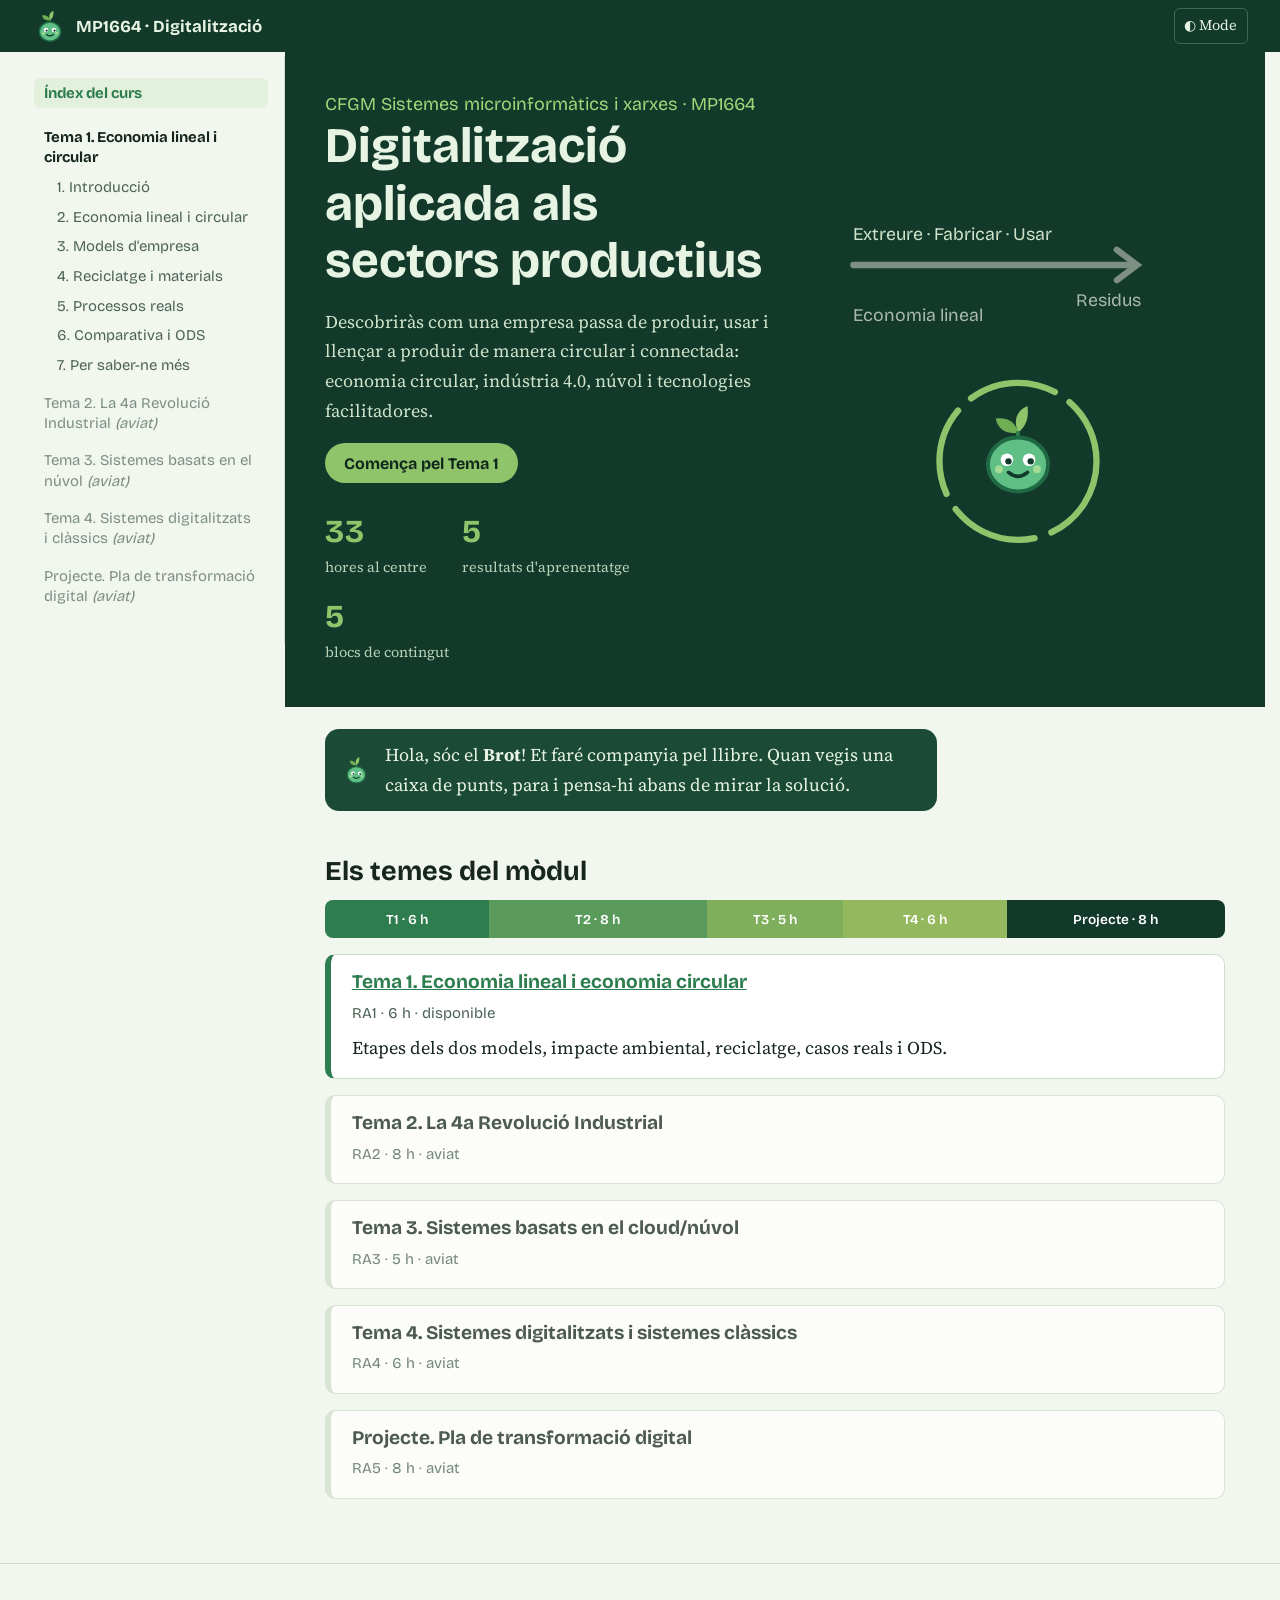
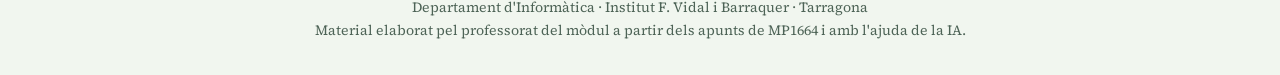
==== index.html @ 745e25fe "primera versió de la web amb el tema 1" ====
<!DOCTYPE html>
<html lang="ca"><head><meta charset="utf-8">
<link rel="icon" href="assets/img/brot.svg" type="image/svg+xml">
<meta name="viewport" content="width=device-width, initial-scale=1, viewport-fit=cover">
<title>Digitalització aplicada als sectors productius | MP1664</title>
<link rel="stylesheet" href="https://fonts.googleapis.com/css2?family=Bricolage+Grotesque:wght@500;700&family=Source+Serif+4:wght@400;600&display=swap">
<link rel="stylesheet" href="assets/css/estils.css">
</head>
<body>
<svg width="0" height="0" style="position:absolute" aria-hidden="true"><symbol id="brot" viewBox="0 0 64 64">
<path d="M32 22c-3-8-1-14 6-17 1 8-1 13-6 17z" fill="#8fc46b"/><path d="M32 22c-1-6-6-10-14-9 1 7 7 10 14 9z" fill="#6fae52"/><path d="M32 22v7" stroke="#2e7d4f" stroke-width="2.5" stroke-linecap="round"/>
<ellipse cx="32" cy="42" rx="19" ry="17" fill="#5fbf84" stroke="#1f6a45" stroke-width="2.5"/>
<circle cx="25" cy="39" r="4" fill="#fff"/><circle cx="39" cy="39" r="4" fill="#fff"/><circle cx="26" cy="40" r="2" fill="#12392a"/><circle cx="40" cy="40" r="2" fill="#12392a"/>
<path d="M26 47q6 5 12 0" stroke="#12392a" stroke-width="2.2" fill="none" stroke-linecap="round"/><circle cx="20" cy="45" r="2.5" fill="#b6e39a" opacity=".8"/><circle cx="44" cy="45" r="2.5" fill="#b6e39a" opacity=".8"/></symbol></svg>
<header class="top">
<button id="mb" aria-label="Obre o tanca el menú">☰</button>
<a class="brand" href="./"><svg width="36" height="36" role="img" aria-label="Brot, la mascota del mòdul"><use href="#brot"/></svg>MP1664 · Digitalització</a>
<button id="th" aria-label="Canvia el mode clar o fosc">◐ Mode</button>
</header>
<div class="shell">
<aside id="side" aria-label="Navegació del curs">
<a href="./" aria-current="page">Índex del curs</a>
<a class="t" href="tema-1/">Tema 1. Economia lineal i circular</a>
<div class="sub"><a href="tema-1/#s1">1. Introducció</a><a href="tema-1/#s2">2. Economia lineal i circular</a><a href="tema-1/#s3">3. Models d'empresa</a><a href="tema-1/#s4">4. Reciclatge i materials</a><a href="tema-1/#s5">5. Processos reals</a><a href="tema-1/#s6">6. Comparativa i ODS</a><a href="tema-1/#s7">7. Per saber-ne més</a></div>
<div class="soon">Tema 2. La 4a Revolució Industrial <i>(aviat)</i></div>
<div class="soon">Tema 3. Sistemes basats en el núvol <i>(aviat)</i></div>
<div class="soon">Tema 4. Sistemes digitalitzats i clàssics <i>(aviat)</i></div>
<div class="soon">Projecte. Pla de transformació digital <i>(aviat)</i></div>
</aside>
<main>
<div class="hero"><div>
<p class="sans" style="margin:0;color:#9fd77a">CFGM Sistemes microinformàtics i xarxes · MP1664</p>
<h1>Digitalització aplicada als sectors productius</h1>
<p>Descobriràs com una empresa passa de produir, usar i llençar a produir de manera circular i connectada: economia circular, indústria 4.0, núvol i tecnologies facilitadores.</p>
<a class="btn" href="tema-1/">Comença pel Tema 1</a>
<ul class="stats"><li><b>33</b><span>hores al centre</span></li><li><b>5</b><span>resultats d'aprenentatge</span></li><li><b>5</b><span>blocs de contingut</span></li></ul></div>
<svg viewBox="0 0 300 300" role="img" aria-label="Esquema: l'economia lineal és una línia que acaba en residus; la circular és un cercle que torna a començar" style="width:100%;max-width:380px;justify-self:center">
<g fill="none" stroke-width="5" stroke-linecap="round"><path d="M20 60H240" stroke="#7d8f83"/><path d="M228 48l16 12-16 12" stroke="#7d8f83"/><g class="loop"><circle cx="150" cy="215" r="62" stroke="#8fc46b" stroke-dasharray="70 14"/></g></g>
<g font-family="Bricolage Grotesque,system-ui,sans-serif" font-size="14" fill="#cfe3cb"><text x="20" y="40">Extreure · Fabricar · Usar</text><text x="196" y="92" fill="#aab9ae">Residus</text><text x="20" y="104" fill="#aab9ae">Economia lineal</text></g>
<use href="#brot" x="110" y="165" width="80" height="80"/></svg></div>
<div class="say"><svg width="56" height="56" aria-hidden="true"><use href="#brot"/></svg><span>Hola, sóc el <b>Brot</b>! Et faré companyia pel llibre. Quan vegis una caixa de punts, para i pensa-hi abans de mirar la solució.</span></div>
<h2>Els temes del mòdul</h2>
<div class="bar" role="img" aria-label="Distribució d'hores: Tema 1, 6 h; Tema 2, 8 h; Tema 3, 5 h; Tema 4, 6 h; Projecte, 8 h">
<span style="flex:6;background:#2e7d4f">T1 · 6 h</span><span style="flex:8;background:#5a9a5b">T2 · 8 h</span><span style="flex:5;background:#7fae5d">T3 · 5 h</span><span style="flex:6;background:#93b85d">T4 · 6 h</span><span style="flex:8;background:#12392a">Projecte · 8 h</span></div>
<div class="ra"><h3><a href="tema-1/">Tema 1. Economia lineal i economia circular</a></h3><small>RA1 · 6 h · disponible</small><p style="margin:.4rem 0 0">Etapes dels dos models, impacte ambiental, reciclatge, casos reals i ODS.</p></div>
<div class="ra soonc"><h3>Tema 2. La 4a Revolució Industrial</h3><small>RA2 · 8 h · aviat</small></div>
<div class="ra soonc"><h3>Tema 3. Sistemes basats en el cloud/núvol</h3><small>RA3 · 5 h · aviat</small></div>
<div class="ra soonc"><h3>Tema 4. Sistemes digitalitzats i sistemes clàssics</h3><small>RA4 · 6 h · aviat</small></div>
<div class="ra soonc"><h3>Projecte. Pla de transformació digital</h3><small>RA5 · 8 h · aviat</small></div>
</main></div>
<footer>Departament d'Informàtica · Institut F. Vidal i Barraquer · Tarragona<br>Material elaborat pel professorat del mòdul a partir dels apunts de MP1664 i amb l'ajuda de la IA.</footer>
<script src="assets/js/main.js"></script>
</body></html>
---- assets/css/estils.css ----
:root{--bg:#f1f6ef;--card:#fff;--ink:#16261d;--mute:#4d6356;--deep:#12392a;--g:#2e7d4f;--g2:#8fc46b;--line:#cfdecb;--hl:#e3f0dc;--warn:#fff6d8;box-sizing:border-box;padding-top:env(safe-area-inset-top,0px);padding-bottom:env(safe-area-inset-bottom,0px)}
@media(prefers-color-scheme:dark){:root:not([data-theme="light"]){--bg:#0e1a14;--card:#15271d;--ink:#e5f0e6;--mute:#9db5a4;--deep:#07130d;--g:#5fbf84;--g2:#9fd77a;--line:#27402f;--hl:#1b3326;--warn:#33300f}}
:root[data-theme="dark"]{--bg:#0e1a14;--card:#15271d;--ink:#e5f0e6;--mute:#9db5a4;--deep:#07130d;--g:#5fbf84;--g2:#9fd77a;--line:#27402f;--hl:#1b3326;--warn:#33300f}
html{scroll-padding-top:calc(env(safe-area-inset-top,0px) + 70px)}
*{box-sizing:border-box}
body{margin:0;background:var(--bg);color:var(--ink);font:18px/1.65 "Source Serif 4",Georgia,serif}
h1,h2,h3,.sans{font-family:"Bricolage Grotesque","Segoe UI",system-ui,sans-serif;line-height:1.15}
a{color:var(--g)}:focus-visible{outline:3px solid var(--g2);outline-offset:2px}
header.top{position:sticky;top:env(safe-area-inset-top,0px);z-index:5;background:var(--deep);color:#e8f4e3;display:flex;gap:.7rem;align-items:center;padding:.5rem clamp(.8rem,3vw,2rem)}
header.top .brand{color:inherit;text-decoration:none;font:700 1.05rem "Bricolage Grotesque",system-ui,sans-serif;margin-right:auto;display:flex;align-items:center;gap:.5rem}
header.top button{color:#e8f4e3;background:none;border:1px solid #3f6a52;font:inherit;font-size:.9rem;cursor:pointer;padding:.3rem .6rem;border-radius:6px}
#mb{display:none}
.shell{display:grid;grid-template-columns:270px 1fr;max-width:1250px;margin:0 auto}
aside#side{position:sticky;top:calc(env(safe-area-inset-top,0px) + 56px);align-self:start;max-height:calc(100vh - 60px);overflow:auto;padding:1.4rem 1rem 2rem 1.2rem;border-right:1px solid var(--line);font:.93rem/1.35 "Bricolage Grotesque",system-ui,sans-serif}
aside a{display:block;color:var(--ink);text-decoration:none;padding:.3rem .6rem;border-radius:6px}
aside a:hover{background:var(--hl)}aside a[aria-current]{background:var(--hl);font-weight:700;color:var(--g)}
aside .t{font-weight:700;margin-top:.9rem}aside .sub a{padding-left:1.4rem;color:var(--mute)}
aside .soon{padding:.3rem .6rem;color:var(--mute);opacity:.7;margin-top:.5rem}
main{padding:0 clamp(1rem,4vw,2.5rem) 3rem;min-width:0}
.hero{background:var(--deep);color:#e8f4e3;margin:0 calc(-1*clamp(1rem,4vw,2.5rem));padding:2.6rem clamp(1rem,4vw,2.5rem);display:grid;grid-template-columns:1.1fr 1fr;gap:2rem;align-items:center}
.hero h1{font-size:clamp(2rem,4.5vw,3.1rem);margin:.2rem 0 1rem}.hero p{color:#cfe3cb;max-width:34em}
.btn{display:inline-block;background:var(--g2);color:#10281c;padding:.65rem 1.2rem;border-radius:999px;font:700 1rem "Bricolage Grotesque",system-ui,sans-serif;text-decoration:none}
.stats{display:flex;flex-wrap:wrap;gap:1rem 2.2rem;margin:1.8rem 0 0;padding:0;list-style:none}
.stats b{display:block;font:700 2rem "Bricolage Grotesque",system-ui,sans-serif;color:var(--g2)}.stats span{font-size:.9rem;color:#b9d2b8}
h2{font-size:1.7rem;margin:2.8rem 0 .8rem}h3{font-size:1.2rem;margin:1.6rem 0 .4rem;color:var(--g)}
.ra{background:var(--card);border:1px solid var(--line);border-left:6px solid var(--g);border-radius:10px;padding:1rem 1.3rem;margin:1rem 0}
.ra.soonc{border-left-color:var(--line);opacity:.75}.ra h3{margin:0 0 .2rem;color:var(--ink)}.ra small{color:var(--mute);font-family:"Bricolage Grotesque",system-ui,sans-serif}
.bar{display:flex;height:2.4rem;border-radius:8px;overflow:hidden;font:600 .85rem "Bricolage Grotesque",system-ui,sans-serif;margin:.8rem 0}
.bar span{display:flex;align-items:center;justify-content:center;color:#fff;min-width:0;overflow:hidden;white-space:nowrap}
.pad{padding-top:2rem}.pad h1{font-size:clamp(1.9rem,4vw,2.6rem);margin:0 0 .5rem}.lead{color:var(--mute);font-size:1.1rem}
.box{background:var(--hl);border-radius:10px;padding:.9rem 1.2rem;margin:1.2rem 0}.box.w{background:var(--warn)}
.cmp{display:grid;grid-template-columns:1fr 1fr;gap:1rem;margin:1rem 0}
.cmp>div{background:var(--card);border:1px solid var(--line);border-radius:10px;padding:1rem 1.2rem}.cmp h3{margin-top:0}
.scroll{overflow-x:auto}table{border-collapse:collapse;width:100%;font-size:.95rem;background:var(--card)}
th,td{border:1px solid var(--line);padding:.5rem .7rem;text-align:left;vertical-align:top}th{background:var(--hl);font-family:"Bricolage Grotesque",system-ui,sans-serif}
.rs{columns:2;column-gap:2rem;padding-left:1.2rem}.rs li{margin-bottom:.4rem;break-inside:avoid}
figure{margin:1.5rem 0}figure img{width:100%;height:auto;border-radius:10px;border:1px solid var(--line);display:block}figcaption{font-size:.88rem;color:var(--mute);margin-top:.4rem}
.ex{background:var(--card);border:2px dashed var(--g2);border-radius:12px;padding:.9rem 1.2rem 1rem;margin:1.6rem 0}
.ex .h{display:flex;align-items:center;gap:.6rem;font:700 1.05rem "Bricolage Grotesque",system-ui,sans-serif;color:var(--g)}
.ex ol,.ex ul{margin:.5rem 0}
details{margin-top:.6rem}summary{cursor:pointer;font:700 .98rem "Bricolage Grotesque",system-ui,sans-serif;color:var(--g)}
details>div{background:var(--hl);border-radius:8px;padding:.6rem 1rem;margin-top:.5rem}
.say{display:flex;gap:.8rem;align-items:center;background:#1b4a36;border-radius:14px;padding:.7rem 1rem;color:#e8f4e3;margin-top:1.4rem;max-width:34em}
footer{text-align:center;color:var(--mute);font-size:.88rem;padding:2rem 1rem;border-top:1px solid var(--line)}
@media(max-width:860px){.shell{grid-template-columns:1fr}#mb{display:block}aside#side{display:none;position:static;max-height:none;border-right:0;border-bottom:1px solid var(--line)}aside#side.open{display:block}.hero,.cmp{grid-template-columns:1fr}.rs{columns:1}}
@media(prefers-reduced-motion:no-preference){.loop{animation:spin 30s linear infinite;transform-origin:150px 215px}@keyframes spin{to{transform:rotate(360deg)}}}
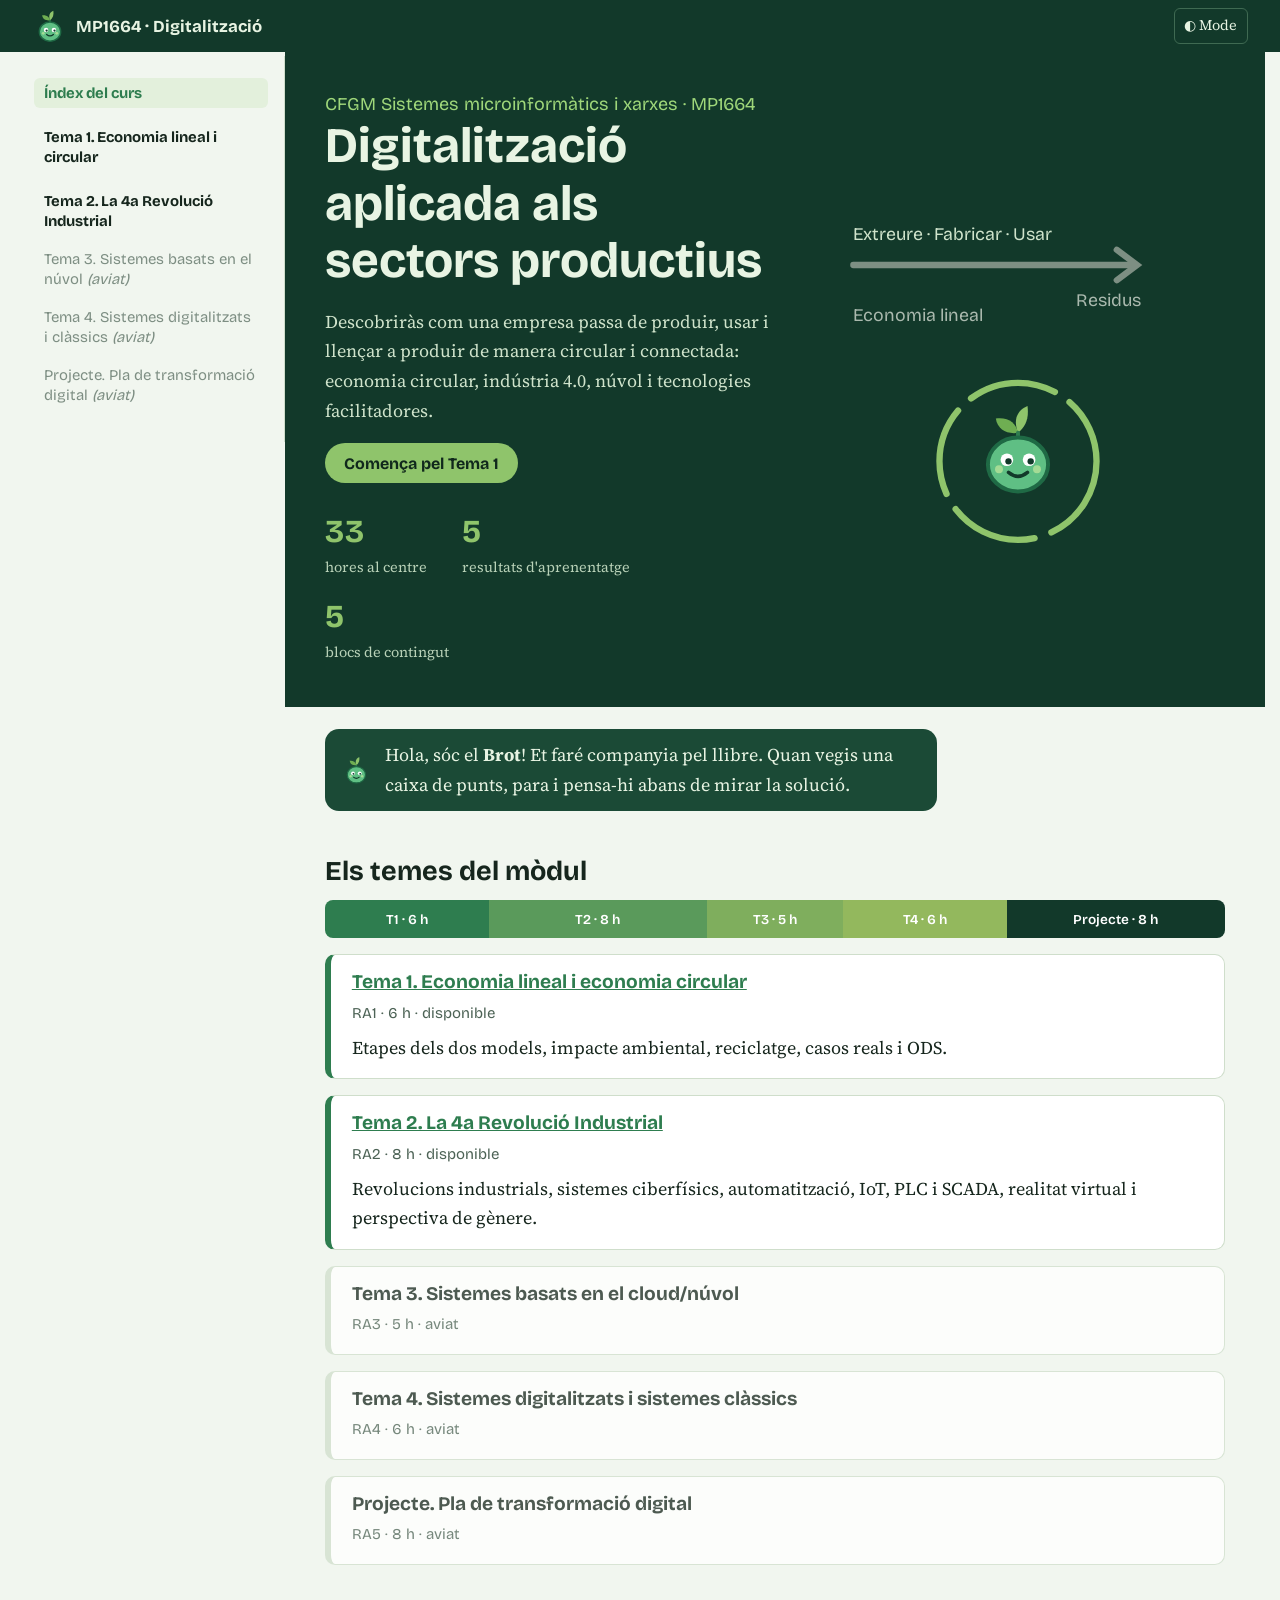
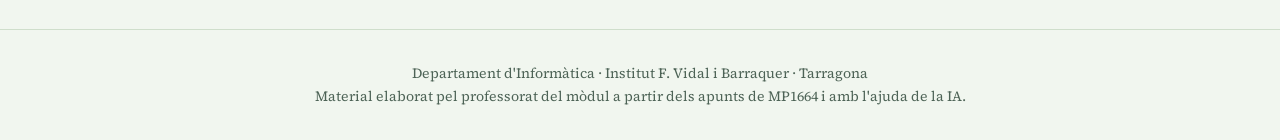
==== commit 7db40e0c: "tema 2" ====
--- a/index.html
+++ b/index.html
@@ -21,8 +21,7 @@
 <aside id="side" aria-label="Navegació del curs">
 <a href="./" aria-current="page">Índex del curs</a>
 <a class="t" href="tema-1/">Tema 1. Economia lineal i circular</a>
-<div class="sub"><a href="tema-1/#s1">1. Introducció</a><a href="tema-1/#s2">2. Economia lineal i circular</a><a href="tema-1/#s3">3. Models d'empresa</a><a href="tema-1/#s4">4. Reciclatge i materials</a><a href="tema-1/#s5">5. Processos reals</a><a href="tema-1/#s6">6. Comparativa i ODS</a><a href="tema-1/#s7">7. Per saber-ne més</a></div>
-<div class="soon">Tema 2. La 4a Revolució Industrial <i>(aviat)</i></div>
+<a class="t" href="tema-2/">Tema 2. La 4a Revolució Industrial</a>
 <div class="soon">Tema 3. Sistemes basats en el núvol <i>(aviat)</i></div>
 <div class="soon">Tema 4. Sistemes digitalitzats i clàssics <i>(aviat)</i></div>
 <div class="soon">Projecte. Pla de transformació digital <i>(aviat)</i></div>
@@ -43,7 +42,7 @@
 <div class="bar" role="img" aria-label="Distribució d'hores: Tema 1, 6 h; Tema 2, 8 h; Tema 3, 5 h; Tema 4, 6 h; Projecte, 8 h">
 <span style="flex:6;background:#2e7d4f">T1 · 6 h</span><span style="flex:8;background:#5a9a5b">T2 · 8 h</span><span style="flex:5;background:#7fae5d">T3 · 5 h</span><span style="flex:6;background:#93b85d">T4 · 6 h</span><span style="flex:8;background:#12392a">Projecte · 8 h</span></div>
 <div class="ra"><h3><a href="tema-1/">Tema 1. Economia lineal i economia circular</a></h3><small>RA1 · 6 h · disponible</small><p style="margin:.4rem 0 0">Etapes dels dos models, impacte ambiental, reciclatge, casos reals i ODS.</p></div>
-<div class="ra soonc"><h3>Tema 2. La 4a Revolució Industrial</h3><small>RA2 · 8 h · aviat</small></div>
+<div class="ra"><h3><a href="tema-2/">Tema 2. La 4a Revolució Industrial</a></h3><small>RA2 · 8 h · disponible</small><p style="margin:.4rem 0 0">Revolucions industrials, sistemes ciberfísics, automatització, IoT, PLC i SCADA, realitat virtual i perspectiva de gènere.</p></div>
 <div class="ra soonc"><h3>Tema 3. Sistemes basats en el cloud/núvol</h3><small>RA3 · 5 h · aviat</small></div>
 <div class="ra soonc"><h3>Tema 4. Sistemes digitalitzats i sistemes clàssics</h3><small>RA4 · 6 h · aviat</small></div>
 <div class="ra soonc"><h3>Projecte. Pla de transformació digital</h3><small>RA5 · 8 h · aviat</small></div>
--- a/assets/css/estils.css
+++ b/assets/css/estils.css
@@ -44,3 +44,9 @@
 footer{text-align:center;color:var(--mute);font-size:.88rem;padding:2rem 1rem;border-top:1px solid var(--line)}
 @media(max-width:860px){.shell{grid-template-columns:1fr}#mb{display:block}aside#side{display:none;position:static;max-height:none;border-right:0;border-bottom:1px solid var(--line)}aside#side.open{display:block}.hero,.cmp{grid-template-columns:1fr}.rs{columns:1}}
 @media(prefers-reduced-motion:no-preference){.loop{animation:spin 30s linear infinite;transform-origin:150px 215px}@keyframes spin{to{transform:rotate(360deg)}}}
+.tl{display:grid;grid-template-columns:repeat(4,1fr);gap:.8rem;margin:1.2rem 0}
+.tl>div{background:var(--card);border:1px solid var(--line);border-top:5px solid var(--g);border-radius:10px;padding:.8rem 1rem}
+.tl>div:nth-child(2){border-top-color:#5a9a5b}.tl>div:nth-child(3){border-top-color:#7fae5d}.tl>div:nth-child(4){border-top-color:var(--g2)}
+.tl h3{font-size:1rem;margin:0 0 .3rem;color:var(--g)}.tl p{font-size:.92rem;line-height:1.5;margin:0}
+.nx{display:flex;justify-content:space-between;margin-top:3rem}.nx span{color:var(--mute)}
+@media(max-width:860px){.tl{grid-template-columns:1fr 1fr}}@media(max-width:520px){.tl{grid-template-columns:1fr}}
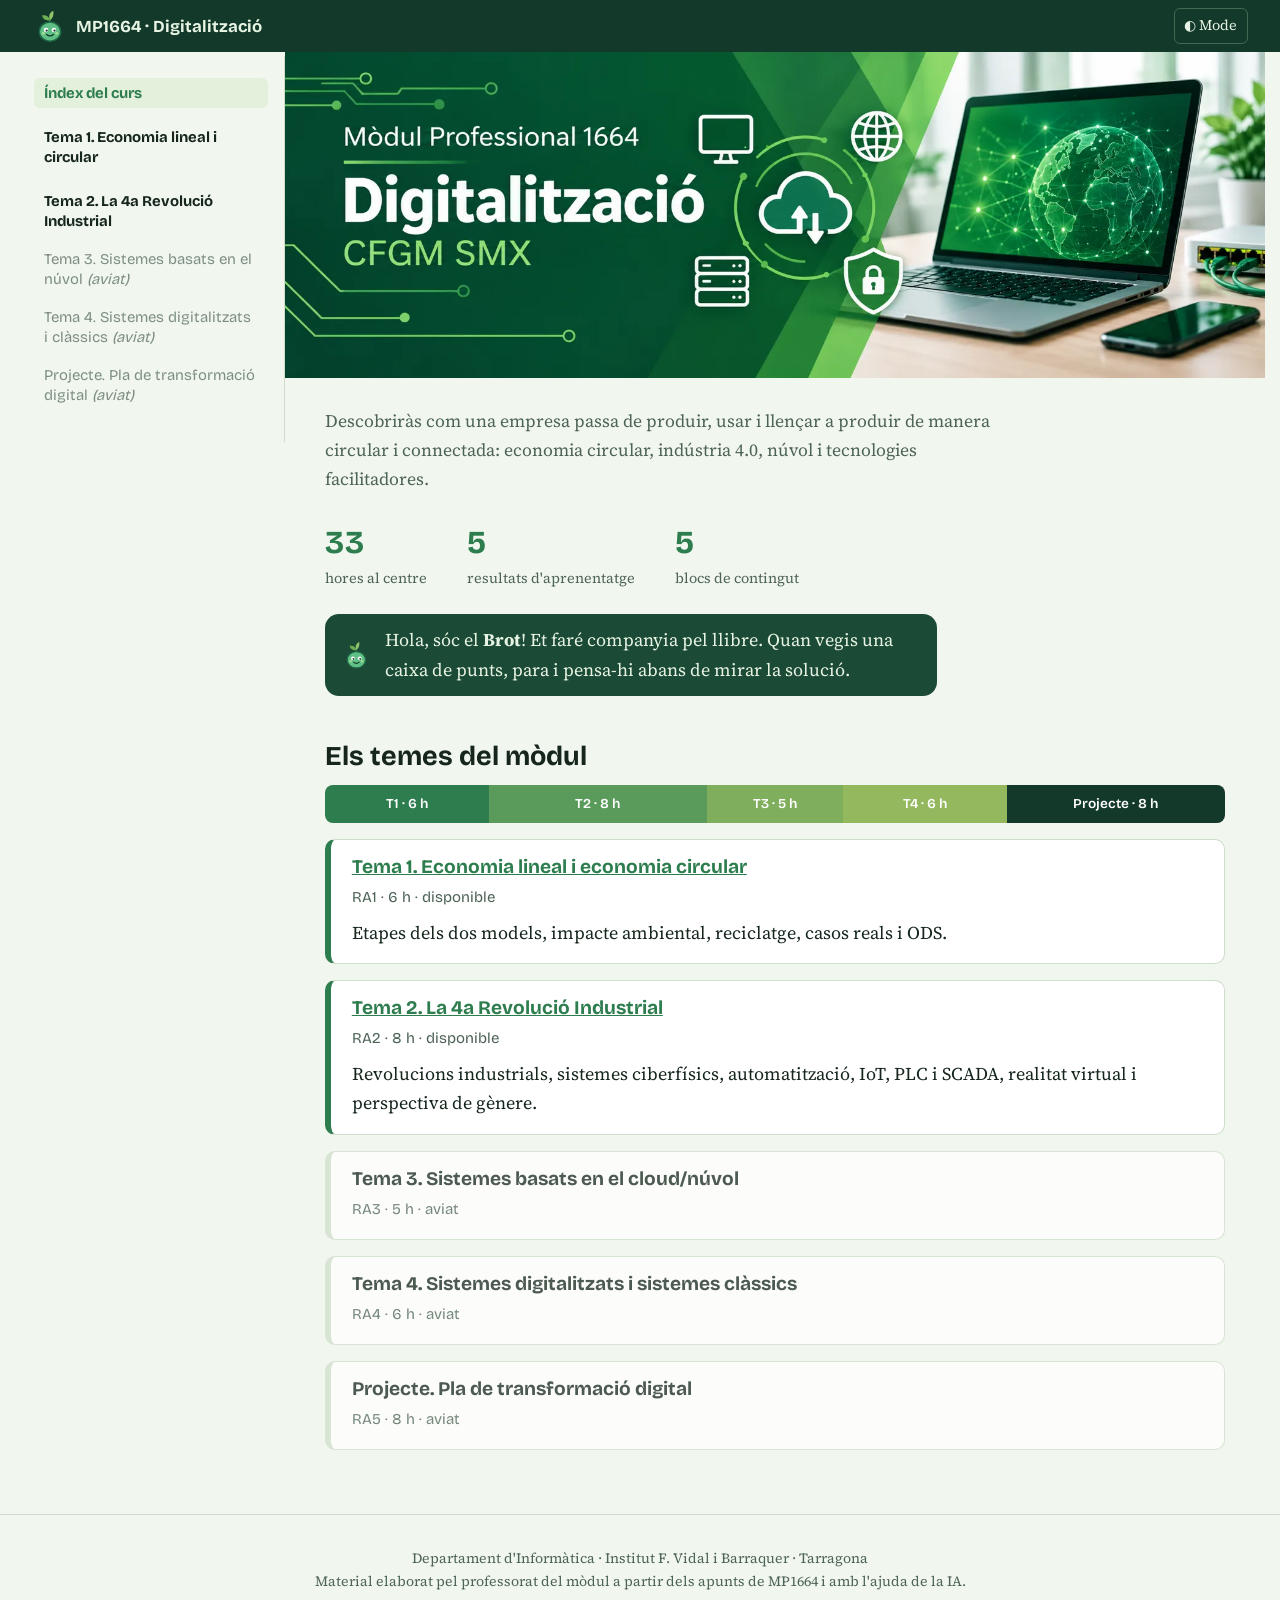
==== commit 2154ec3c: "banners" ====
--- a/index.html
+++ b/index.html
@@ -27,16 +27,10 @@
 <div class="soon">Projecte. Pla de transformació digital <i>(aviat)</i></div>
 </aside>
 <main>
-<div class="hero"><div>
-<p class="sans" style="margin:0;color:#9fd77a">CFGM Sistemes microinformàtics i xarxes · MP1664</p>
-<h1>Digitalització aplicada als sectors productius</h1>
-<p>Descobriràs com una empresa passa de produir, usar i llençar a produir de manera circular i connectada: economia circular, indústria 4.0, núvol i tecnologies facilitadores.</p>
-<a class="btn" href="tema-1/">Comença pel Tema 1</a>
-<ul class="stats"><li><b>33</b><span>hores al centre</span></li><li><b>5</b><span>resultats d'aprenentatge</span></li><li><b>5</b><span>blocs de contingut</span></li></ul></div>
-<svg viewBox="0 0 300 300" role="img" aria-label="Esquema: l'economia lineal és una línia que acaba en residus; la circular és un cercle que torna a començar" style="width:100%;max-width:380px;justify-self:center">
-<g fill="none" stroke-width="5" stroke-linecap="round"><path d="M20 60H240" stroke="#7d8f83"/><path d="M228 48l16 12-16 12" stroke="#7d8f83"/><g class="loop"><circle cx="150" cy="215" r="62" stroke="#8fc46b" stroke-dasharray="70 14"/></g></g>
-<g font-family="Bricolage Grotesque,system-ui,sans-serif" font-size="14" fill="#cfe3cb"><text x="20" y="40">Extreure · Fabricar · Usar</text><text x="196" y="92" fill="#aab9ae">Residus</text><text x="20" y="104" fill="#aab9ae">Economia lineal</text></g>
-<use href="#brot" x="110" y="165" width="80" height="80"/></svg></div>
+<img class="banner" src="assets/img/banner-principal.webp" width="1600" height="533" alt="Banner del mòdul professional 1664 Digitalització, CFGM SMX, amb icones de núvol, servidor, xarxa i seguretat">
+<div class="intro"><h1 class="sr">Digitalització aplicada als sectors productius</h1>
+<p class="lead">Descobriràs com una empresa passa de produir, usar i llençar a produir de manera circular i connectada: economia circular, indústria 4.0, núvol i tecnologies facilitadores.</p>
+<ul class="stats2"><li><b>33</b><span>hores al centre</span></li><li><b>5</b><span>resultats d'aprenentatge</span></li><li><b>5</b><span>blocs de contingut</span></li></ul></div>
 <div class="say"><svg width="56" height="56" aria-hidden="true"><use href="#brot"/></svg><span>Hola, sóc el <b>Brot</b>! Et faré companyia pel llibre. Quan vegis una caixa de punts, para i pensa-hi abans de mirar la solució.</span></div>
 <h2>Els temes del mòdul</h2>
 <div class="bar" role="img" aria-label="Distribució d'hores: Tema 1, 6 h; Tema 2, 8 h; Tema 3, 5 h; Tema 4, 6 h; Projecte, 8 h">
--- a/assets/css/estils.css
+++ b/assets/css/estils.css
@@ -50,3 +50,8 @@
 .tl h3{font-size:1rem;margin:0 0 .3rem;color:var(--g)}.tl p{font-size:.92rem;line-height:1.5;margin:0}
 .nx{display:flex;justify-content:space-between;margin-top:3rem}.nx span{color:var(--mute)}
 @media(max-width:860px){.tl{grid-template-columns:1fr 1fr}}@media(max-width:520px){.tl{grid-template-columns:1fr}}
+.banner{display:block;width:calc(100% + 2*clamp(1rem,4vw,2.5rem));max-width:none;height:auto;margin:0 calc(-1*clamp(1rem,4vw,2.5rem))}
+.sr{position:absolute;width:1px;height:1px;overflow:hidden;clip:rect(0 0 0 0);white-space:nowrap}
+.intro{padding:1.8rem 0 0}.intro .lead{max-width:38em;margin:0 0 1.2rem}
+.stats2{display:flex;flex-wrap:wrap;gap:1rem 2.5rem;margin:1.8rem 0 0;padding:0;list-style:none}
+.stats2 b{display:block;font:700 2rem "Bricolage Grotesque",system-ui,sans-serif;color:var(--g)}.stats2 span{font-size:.9rem;color:var(--mute)}
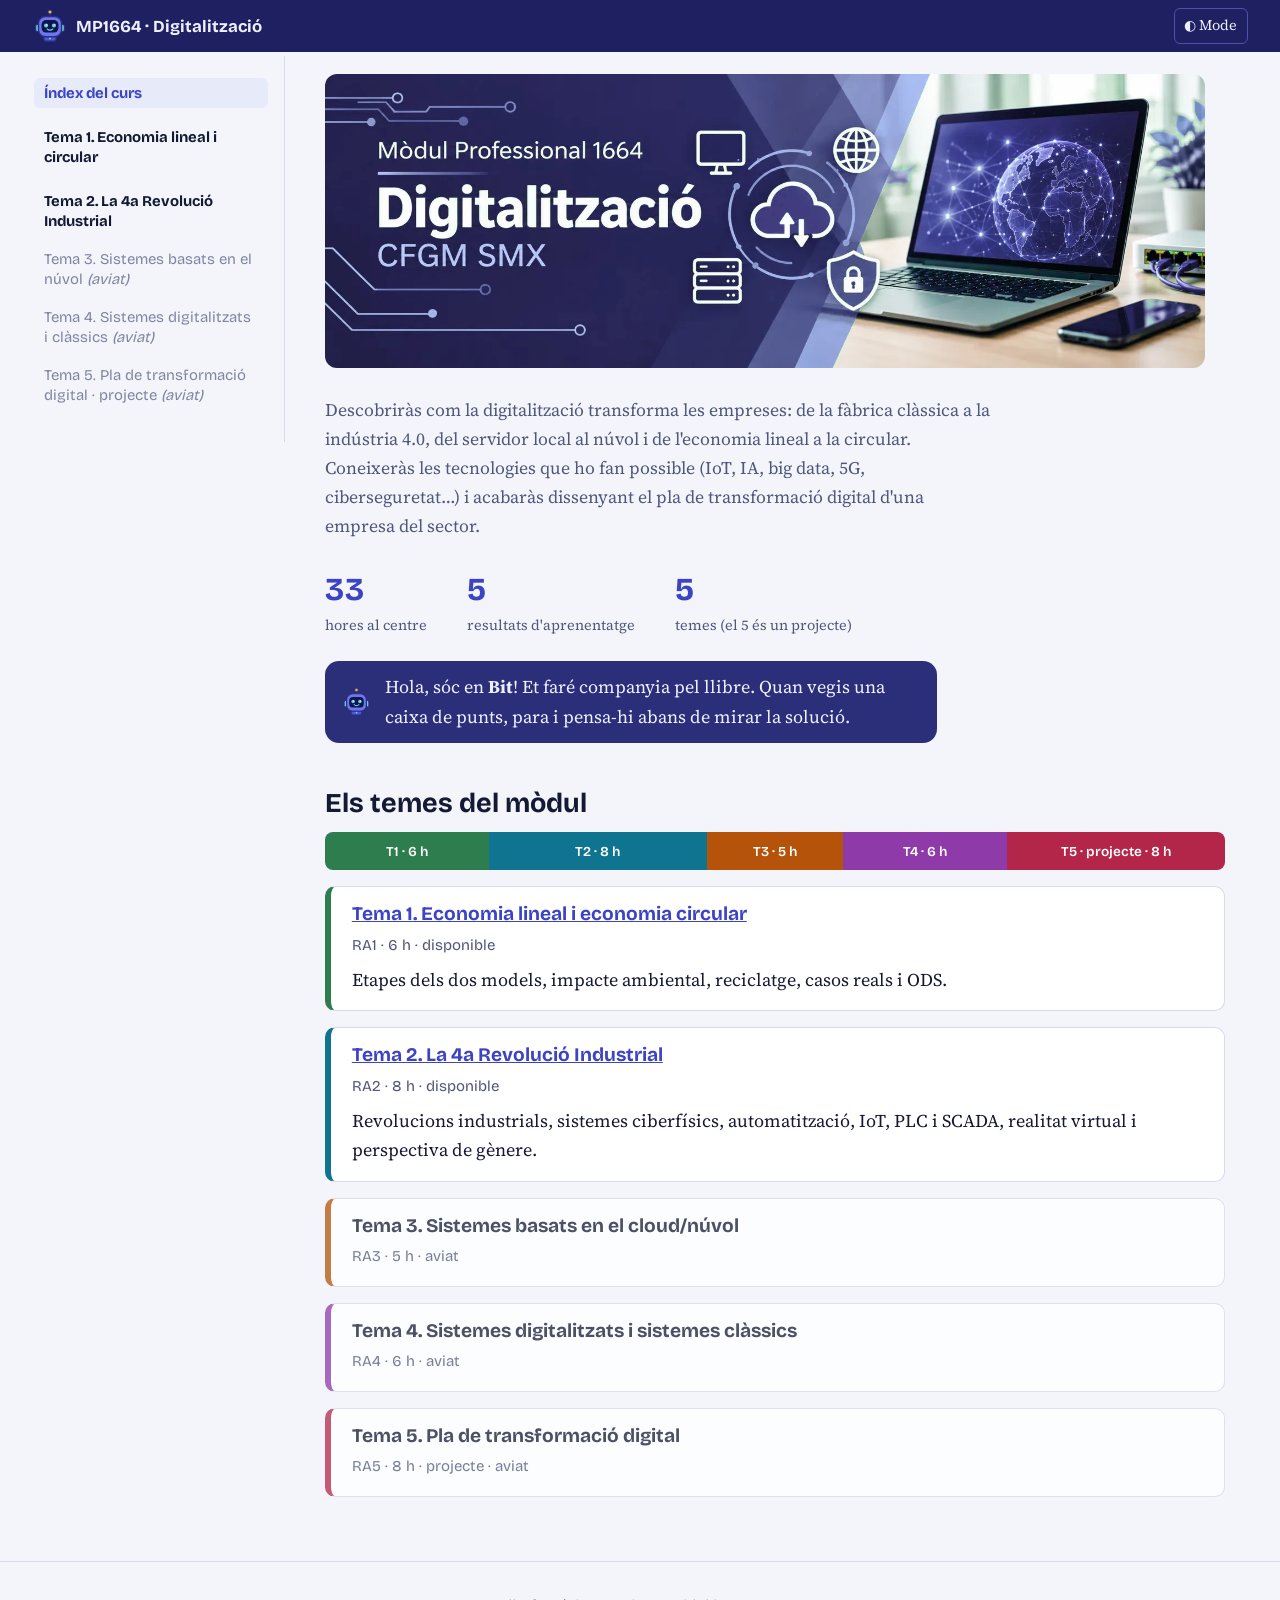
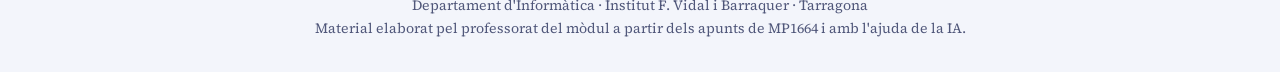
==== commit 775c48c2: "canvis de colors i mascota" ====
--- a/index.html
+++ b/index.html
@@ -1,20 +1,25 @@
 <!DOCTYPE html>
 <html lang="ca"><head><meta charset="utf-8">
-<link rel="icon" href="assets/img/brot.svg" type="image/svg+xml">
+<link rel="icon" href="assets/img/bit.svg" type="image/svg+xml">
 <meta name="viewport" content="width=device-width, initial-scale=1, viewport-fit=cover">
+<meta name="description" content="Materials del mòdul MP1664 Digitalització aplicada als sectors productius (CFGM Sistemes microinformàtics i xarxes): economia circular, indústria 4.0, núvol, tecnologies facilitadores i pla de transformació digital.">
 <title>Digitalització aplicada als sectors productius | MP1664</title>
 <link rel="stylesheet" href="https://fonts.googleapis.com/css2?family=Bricolage+Grotesque:wght@500;700&family=Source+Serif+4:wght@400;600&display=swap">
 <link rel="stylesheet" href="assets/css/estils.css">
 </head>
 <body>
-<svg width="0" height="0" style="position:absolute" aria-hidden="true"><symbol id="brot" viewBox="0 0 64 64">
-<path d="M32 22c-3-8-1-14 6-17 1 8-1 13-6 17z" fill="#8fc46b"/><path d="M32 22c-1-6-6-10-14-9 1 7 7 10 14 9z" fill="#6fae52"/><path d="M32 22v7" stroke="#2e7d4f" stroke-width="2.5" stroke-linecap="round"/>
-<ellipse cx="32" cy="42" rx="19" ry="17" fill="#5fbf84" stroke="#1f6a45" stroke-width="2.5"/>
-<circle cx="25" cy="39" r="4" fill="#fff"/><circle cx="39" cy="39" r="4" fill="#fff"/><circle cx="26" cy="40" r="2" fill="#12392a"/><circle cx="40" cy="40" r="2" fill="#12392a"/>
-<path d="M26 47q6 5 12 0" stroke="#12392a" stroke-width="2.2" fill="none" stroke-linecap="round"/><circle cx="20" cy="45" r="2.5" fill="#b6e39a" opacity=".8"/><circle cx="44" cy="45" r="2.5" fill="#b6e39a" opacity=".8"/></symbol></svg>
+<svg width="0" height="0" style="position:absolute" aria-hidden="true"><symbol id="bit" viewBox="0 0 64 64">
+<path d="M32 15V9" stroke="#2b2f7a" stroke-width="2.5" stroke-linecap="round"/><circle cx="32" cy="7" r="3.6" fill="#f2b45a" stroke="#2b2f7a" stroke-width="1.8"/>
+<rect x="6.5" y="29" width="7" height="13" rx="3.2" fill="#67d0e6" stroke="#2b2f7a" stroke-width="2"/><rect x="50.5" y="29" width="7" height="13" rx="3.2" fill="#67d0e6" stroke="#2b2f7a" stroke-width="2"/>
+<rect x="21" y="49" width="22" height="10" rx="4" fill="#4c57d8" stroke="#2b2f7a" stroke-width="2.2"/><circle cx="32" cy="54" r="1.8" fill="#67d0e6"/>
+<rect x="11.5" y="15" width="41" height="36" rx="12" fill="#6b76f0" stroke="#2b2f7a" stroke-width="2.5"/>
+<rect x="17" y="21.5" width="30" height="22" rx="8" fill="#12154a"/>
+<circle cx="25" cy="31" r="3.6" fill="#67d0e6"/><circle cx="39" cy="31" r="3.6" fill="#67d0e6"/><circle cx="26.2" cy="29.8" r="1.1" fill="#fff"/><circle cx="40.2" cy="29.8" r="1.1" fill="#fff"/>
+<path d="M27 37.5q5 4 10 0" stroke="#67d0e6" stroke-width="2.2" fill="none" stroke-linecap="round"/>
+</symbol></svg>
 <header class="top">
 <button id="mb" aria-label="Obre o tanca el menú">☰</button>
-<a class="brand" href="./"><svg width="36" height="36" role="img" aria-label="Brot, la mascota del mòdul"><use href="#brot"/></svg>MP1664 · Digitalització</a>
+<a class="brand" href="./"><svg width="36" height="36" role="img" aria-label="Bit, la mascota del mòdul"><use href="#bit"/></svg>MP1664 · Digitalització</a>
 <button id="th" aria-label="Canvia el mode clar o fosc">◐ Mode</button>
 </header>
 <div class="shell">
@@ -24,22 +29,22 @@
 <a class="t" href="tema-2/">Tema 2. La 4a Revolució Industrial</a>
 <div class="soon">Tema 3. Sistemes basats en el núvol <i>(aviat)</i></div>
 <div class="soon">Tema 4. Sistemes digitalitzats i clàssics <i>(aviat)</i></div>
-<div class="soon">Projecte. Pla de transformació digital <i>(aviat)</i></div>
+<div class="soon">Tema 5. Pla de transformació digital · projecte <i>(aviat)</i></div>
 </aside>
 <main>
 <img class="banner" src="assets/img/banner-principal.webp" width="1600" height="533" alt="Banner del mòdul professional 1664 Digitalització, CFGM SMX, amb icones de núvol, servidor, xarxa i seguretat">
 <div class="intro"><h1 class="sr">Digitalització aplicada als sectors productius</h1>
-<p class="lead">Descobriràs com una empresa passa de produir, usar i llençar a produir de manera circular i connectada: economia circular, indústria 4.0, núvol i tecnologies facilitadores.</p>
-<ul class="stats2"><li><b>33</b><span>hores al centre</span></li><li><b>5</b><span>resultats d'aprenentatge</span></li><li><b>5</b><span>blocs de contingut</span></li></ul></div>
-<div class="say"><svg width="56" height="56" aria-hidden="true"><use href="#brot"/></svg><span>Hola, sóc el <b>Brot</b>! Et faré companyia pel llibre. Quan vegis una caixa de punts, para i pensa-hi abans de mirar la solució.</span></div>
+<p class="lead">Descobriràs com la digitalització transforma les empreses: de la fàbrica clàssica a la indústria 4.0, del servidor local al núvol i de l'economia lineal a la circular. Coneixeràs les tecnologies que ho fan possible (IoT, IA, big data, 5G, ciberseguretat…) i acabaràs dissenyant el pla de transformació digital d'una empresa del sector.</p>
+<ul class="stats2"><li><b>33</b><span>hores al centre</span></li><li><b>5</b><span>resultats d'aprenentatge</span></li><li><b>5</b><span>temes (el 5 és un projecte)</span></li></ul></div>
+<div class="say"><svg width="56" height="56" aria-hidden="true"><use href="#bit"/></svg><span>Hola, sóc en <b>Bit</b>! Et faré companyia pel llibre. Quan vegis una caixa de punts, para i pensa-hi abans de mirar la solució.</span></div>
 <h2>Els temes del mòdul</h2>
-<div class="bar" role="img" aria-label="Distribució d'hores: Tema 1, 6 h; Tema 2, 8 h; Tema 3, 5 h; Tema 4, 6 h; Projecte, 8 h">
-<span style="flex:6;background:#2e7d4f">T1 · 6 h</span><span style="flex:8;background:#5a9a5b">T2 · 8 h</span><span style="flex:5;background:#7fae5d">T3 · 5 h</span><span style="flex:6;background:#93b85d">T4 · 6 h</span><span style="flex:8;background:#12392a">Projecte · 8 h</span></div>
-<div class="ra"><h3><a href="tema-1/">Tema 1. Economia lineal i economia circular</a></h3><small>RA1 · 6 h · disponible</small><p style="margin:.4rem 0 0">Etapes dels dos models, impacte ambiental, reciclatge, casos reals i ODS.</p></div>
-<div class="ra"><h3><a href="tema-2/">Tema 2. La 4a Revolució Industrial</a></h3><small>RA2 · 8 h · disponible</small><p style="margin:.4rem 0 0">Revolucions industrials, sistemes ciberfísics, automatització, IoT, PLC i SCADA, realitat virtual i perspectiva de gènere.</p></div>
-<div class="ra soonc"><h3>Tema 3. Sistemes basats en el cloud/núvol</h3><small>RA3 · 5 h · aviat</small></div>
-<div class="ra soonc"><h3>Tema 4. Sistemes digitalitzats i sistemes clàssics</h3><small>RA4 · 6 h · aviat</small></div>
-<div class="ra soonc"><h3>Projecte. Pla de transformació digital</h3><small>RA5 · 8 h · aviat</small></div>
+<div class="bar" role="img" aria-label="Distribució d'hores: Tema 1, 6 h; Tema 2, 8 h; Tema 3, 5 h; Tema 4, 6 h; Tema 5 (projecte), 8 h">
+<span style="flex:6;background:#2e7d4f">T1 · 6 h</span><span style="flex:8;background:#0e7490">T2 · 8 h</span><span style="flex:5;background:#b45309">T3 · 5 h</span><span style="flex:6;background:#8e3aa8">T4 · 6 h</span><span style="flex:8;background:#b3264a">T5 · projecte · 8 h</span></div>
+<div class="ra r1"><h3><a href="tema-1/">Tema 1. Economia lineal i economia circular</a></h3><small>RA1 · 6 h · disponible</small><p style="margin:.4rem 0 0">Etapes dels dos models, impacte ambiental, reciclatge, casos reals i ODS.</p></div>
+<div class="ra r2"><h3><a href="tema-2/">Tema 2. La 4a Revolució Industrial</a></h3><small>RA2 · 8 h · disponible</small><p style="margin:.4rem 0 0">Revolucions industrials, sistemes ciberfísics, automatització, IoT, PLC i SCADA, realitat virtual i perspectiva de gènere.</p></div>
+<div class="ra soonc r3"><h3>Tema 3. Sistemes basats en el cloud/núvol</h3><small>RA3 · 5 h · aviat</small></div>
+<div class="ra soonc r4"><h3>Tema 4. Sistemes digitalitzats i sistemes clàssics</h3><small>RA4 · 6 h · aviat</small></div>
+<div class="ra soonc r5"><h3>Tema 5. Pla de transformació digital</h3><small>RA5 · 8 h · projecte · aviat</small></div>
 </main></div>
 <footer>Departament d'Informàtica · Institut F. Vidal i Barraquer · Tarragona<br>Material elaborat pel professorat del mòdul a partir dels apunts de MP1664 i amb l'ajuda de la IA.</footer>
 <script src="assets/js/main.js"></script>
--- a/assets/css/estils.css
+++ b/assets/css/estils.css
@@ -1,14 +1,14 @@
-:root{--bg:#f1f6ef;--card:#fff;--ink:#16261d;--mute:#4d6356;--deep:#12392a;--g:#2e7d4f;--g2:#8fc46b;--line:#cfdecb;--hl:#e3f0dc;--warn:#fff6d8;box-sizing:border-box;padding-top:env(safe-area-inset-top,0px);padding-bottom:env(safe-area-inset-bottom,0px)}
-@media(prefers-color-scheme:dark){:root:not([data-theme="light"]){--bg:#0e1a14;--card:#15271d;--ink:#e5f0e6;--mute:#9db5a4;--deep:#07130d;--g:#5fbf84;--g2:#9fd77a;--line:#27402f;--hl:#1b3326;--warn:#33300f}}
-:root[data-theme="dark"]{--bg:#0e1a14;--card:#15271d;--ink:#e5f0e6;--mute:#9db5a4;--deep:#07130d;--g:#5fbf84;--g2:#9fd77a;--line:#27402f;--hl:#1b3326;--warn:#33300f}
+:root{--bg:#f3f5fb;--card:#fff;--ink:#141a33;--mute:#50577a;--deep:#1e2062;--g:#3d44c4;--g2:#9aa8ff;--line:#d5daed;--hl:#e6eaf9;--warn:#fff6d8;--on:#eef0ff;--on2:#d3d8f5;--on3:#b8bfe8;--hb:#4b52a8;--say:#2b2f7a;--btn:#12154a;--c1:#2e7d4f;--c1b:#8fc46b;--h1:#e3f0dc;--c2:#0e7490;--c2b:#67d0e6;--h2:#dff3f7;--c3:#b45309;--c3b:#f2b45a;--h3:#fbeed9;--c4:#8e3aa8;--c4b:#d9a3e8;--h4:#f3e5f8;--c5:#b3264a;--c5b:#f28ba5;--h5:#fbe4ea;box-sizing:border-box;padding-top:env(safe-area-inset-top,0px);padding-bottom:env(safe-area-inset-bottom,0px)}
+@media(prefers-color-scheme:dark){:root:not([data-theme="light"]){--bg:#0d1026;--card:#161a3a;--ink:#e6e9f7;--mute:#a5abd2;--deep:#080a1e;--g:#9aa6ff;--g2:#b3bcff;--line:#282d5c;--hl:#1d2250;--warn:#33300f;--say:#2b2f7a;--c1:#5fbf84;--c1b:#9fd77a;--h1:#1b3326;--c2:#5cc8e0;--c2b:#8fdcee;--h2:#12303a;--c3:#f2b45a;--c3b:#f7c97f;--h3:#3a2a12;--c4:#da9be8;--c4b:#e8bcf2;--h4:#2d1b38;--c5:#f28ba5;--c5b:#f7adc0;--h5:#3a1824}}
+:root[data-theme="dark"]{--bg:#0d1026;--card:#161a3a;--ink:#e6e9f7;--mute:#a5abd2;--deep:#080a1e;--g:#9aa6ff;--g2:#b3bcff;--line:#282d5c;--hl:#1d2250;--warn:#33300f;--say:#2b2f7a;--c1:#5fbf84;--c1b:#9fd77a;--h1:#1b3326;--c2:#5cc8e0;--c2b:#8fdcee;--h2:#12303a;--c3:#f2b45a;--c3b:#f7c97f;--h3:#3a2a12;--c4:#da9be8;--c4b:#e8bcf2;--h4:#2d1b38;--c5:#f28ba5;--c5b:#f7adc0;--h5:#3a1824}
 html{scroll-padding-top:calc(env(safe-area-inset-top,0px) + 70px)}
 *{box-sizing:border-box}
 body{margin:0;background:var(--bg);color:var(--ink);font:18px/1.65 "Source Serif 4",Georgia,serif}
 h1,h2,h3,.sans{font-family:"Bricolage Grotesque","Segoe UI",system-ui,sans-serif;line-height:1.15}
 a{color:var(--g)}:focus-visible{outline:3px solid var(--g2);outline-offset:2px}
-header.top{position:sticky;top:env(safe-area-inset-top,0px);z-index:5;background:var(--deep);color:#e8f4e3;display:flex;gap:.7rem;align-items:center;padding:.5rem clamp(.8rem,3vw,2rem)}
+header.top{position:sticky;top:env(safe-area-inset-top,0px);z-index:5;background:var(--deep);color:var(--on);display:flex;gap:.7rem;align-items:center;padding:.5rem clamp(.8rem,3vw,2rem)}
 header.top .brand{color:inherit;text-decoration:none;font:700 1.05rem "Bricolage Grotesque",system-ui,sans-serif;margin-right:auto;display:flex;align-items:center;gap:.5rem}
-header.top button{color:#e8f4e3;background:none;border:1px solid #3f6a52;font:inherit;font-size:.9rem;cursor:pointer;padding:.3rem .6rem;border-radius:6px}
+header.top button{color:var(--on);background:none;border:1px solid var(--hb);font:inherit;font-size:.9rem;cursor:pointer;padding:.3rem .6rem;border-radius:6px}
 #mb{display:none}
 .shell{display:grid;grid-template-columns:270px 1fr;max-width:1250px;margin:0 auto}
 aside#side{position:sticky;top:calc(env(safe-area-inset-top,0px) + 56px);align-self:start;max-height:calc(100vh - 60px);overflow:auto;padding:1.4rem 1rem 2rem 1.2rem;border-right:1px solid var(--line);font:.93rem/1.35 "Bricolage Grotesque",system-ui,sans-serif}
@@ -16,12 +16,12 @@
 aside a:hover{background:var(--hl)}aside a[aria-current]{background:var(--hl);font-weight:700;color:var(--g)}
 aside .t{font-weight:700;margin-top:.9rem}aside .sub a{padding-left:1.4rem;color:var(--mute)}
 aside .soon{padding:.3rem .6rem;color:var(--mute);opacity:.7;margin-top:.5rem}
-main{padding:0 clamp(1rem,4vw,2.5rem) 3rem;min-width:0}
-.hero{background:var(--deep);color:#e8f4e3;margin:0 calc(-1*clamp(1rem,4vw,2.5rem));padding:2.6rem clamp(1rem,4vw,2.5rem);display:grid;grid-template-columns:1.1fr 1fr;gap:2rem;align-items:center}
-.hero h1{font-size:clamp(2rem,4.5vw,3.1rem);margin:.2rem 0 1rem}.hero p{color:#cfe3cb;max-width:34em}
-.btn{display:inline-block;background:var(--g2);color:#10281c;padding:.65rem 1.2rem;border-radius:999px;font:700 1rem "Bricolage Grotesque",system-ui,sans-serif;text-decoration:none}
+main{padding:0 clamp(1rem,4vw,2.5rem) 3rem;min-width:0;overflow-x:clip}
+.hero{background:var(--deep);color:var(--on);margin:0 calc(-1*clamp(1rem,4vw,2.5rem));padding:2.6rem clamp(1rem,4vw,2.5rem);display:grid;grid-template-columns:1.1fr 1fr;gap:2rem;align-items:center}
+.hero h1{font-size:clamp(2rem,4.5vw,3.1rem);margin:.2rem 0 1rem}.hero p{color:var(--on2);max-width:34em}
+.btn{display:inline-block;background:var(--g2);color:var(--btn);padding:.65rem 1.2rem;border-radius:999px;font:700 1rem "Bricolage Grotesque",system-ui,sans-serif;text-decoration:none}
 .stats{display:flex;flex-wrap:wrap;gap:1rem 2.2rem;margin:1.8rem 0 0;padding:0;list-style:none}
-.stats b{display:block;font:700 2rem "Bricolage Grotesque",system-ui,sans-serif;color:var(--g2)}.stats span{font-size:.9rem;color:#b9d2b8}
+.stats b{display:block;font:700 2rem "Bricolage Grotesque",system-ui,sans-serif;color:var(--g2)}.stats span{font-size:.9rem;color:var(--on3)}
 h2{font-size:1.7rem;margin:2.8rem 0 .8rem}h3{font-size:1.2rem;margin:1.6rem 0 .4rem;color:var(--g)}
 .ra{background:var(--card);border:1px solid var(--line);border-left:6px solid var(--g);border-radius:10px;padding:1rem 1.3rem;margin:1rem 0}
 .ra.soonc{border-left-color:var(--line);opacity:.75}.ra h3{margin:0 0 .2rem;color:var(--ink)}.ra small{color:var(--mute);font-family:"Bricolage Grotesque",system-ui,sans-serif}
@@ -40,18 +40,26 @@
 .ex ol,.ex ul{margin:.5rem 0}
 details{margin-top:.6rem}summary{cursor:pointer;font:700 .98rem "Bricolage Grotesque",system-ui,sans-serif;color:var(--g)}
 details>div{background:var(--hl);border-radius:8px;padding:.6rem 1rem;margin-top:.5rem}
-.say{display:flex;gap:.8rem;align-items:center;background:#1b4a36;border-radius:14px;padding:.7rem 1rem;color:#e8f4e3;margin-top:1.4rem;max-width:34em}
+.say{display:flex;gap:.8rem;align-items:center;background:var(--say);border-radius:14px;padding:.7rem 1rem;color:var(--on);margin-top:1.4rem;max-width:34em}
 footer{text-align:center;color:var(--mute);font-size:.88rem;padding:2rem 1rem;border-top:1px solid var(--line)}
 @media(max-width:860px){.shell{grid-template-columns:1fr}#mb{display:block}aside#side{display:none;position:static;max-height:none;border-right:0;border-bottom:1px solid var(--line)}aside#side.open{display:block}.hero,.cmp{grid-template-columns:1fr}.rs{columns:1}}
 @media(prefers-reduced-motion:no-preference){.loop{animation:spin 30s linear infinite;transform-origin:150px 215px}@keyframes spin{to{transform:rotate(360deg)}}}
 .tl{display:grid;grid-template-columns:repeat(4,1fr);gap:.8rem;margin:1.2rem 0}
 .tl>div{background:var(--card);border:1px solid var(--line);border-top:5px solid var(--g);border-radius:10px;padding:.8rem 1rem}
-.tl>div:nth-child(2){border-top-color:#5a9a5b}.tl>div:nth-child(3){border-top-color:#7fae5d}.tl>div:nth-child(4){border-top-color:var(--g2)}
+.tl>div:nth-child(2){border-top-color:color-mix(in srgb,var(--g) 70%,var(--g2))}.tl>div:nth-child(3){border-top-color:color-mix(in srgb,var(--g) 35%,var(--g2))}.tl>div:nth-child(4){border-top-color:var(--g2)}
 .tl h3{font-size:1rem;margin:0 0 .3rem;color:var(--g)}.tl p{font-size:.92rem;line-height:1.5;margin:0}
 .nx{display:flex;justify-content:space-between;margin-top:3rem}.nx span{color:var(--mute)}
 @media(max-width:860px){.tl{grid-template-columns:1fr 1fr}}@media(max-width:520px){.tl{grid-template-columns:1fr}}
-.banner{display:block;width:calc(100% + 2*clamp(1rem,4vw,2.5rem));max-width:none;height:auto;margin:0 calc(-1*clamp(1rem,4vw,2.5rem))}
+.banner{display:block;width:100%;max-width:880px;height:auto;margin:1.4rem 0 0;border-radius:12px}
 .sr{position:absolute;width:1px;height:1px;overflow:hidden;clip:rect(0 0 0 0);white-space:nowrap}
 .intro{padding:1.8rem 0 0}.intro .lead{max-width:38em;margin:0 0 1.2rem}
 .stats2{display:flex;flex-wrap:wrap;gap:1rem 2.5rem;margin:1.8rem 0 0;padding:0;list-style:none}
 .stats2 b{display:block;font:700 2rem "Bricolage Grotesque",system-ui,sans-serif;color:var(--g)}.stats2 span{font-size:.9rem;color:var(--mute)}
+
+body.ra1{--g:var(--c1);--g2:var(--c1b);--hl:var(--h1)}
+body.ra2{--g:var(--c2);--g2:var(--c2b);--hl:var(--h2)}
+body.ra3{--g:var(--c3);--g2:var(--c3b);--hl:var(--h3)}
+body.ra4{--g:var(--c4);--g2:var(--c4b);--hl:var(--h4)}
+body.ra5{--g:var(--c5);--g2:var(--c5b);--hl:var(--h5)}
+.ra.r1{border-left-color:var(--c1)}.ra.r2{border-left-color:var(--c2)}.ra.r3{border-left-color:var(--c3)}.ra.r4{border-left-color:var(--c4)}.ra.r5{border-left-color:var(--c5)}
+.ra.soonc{border-left-width:6px}
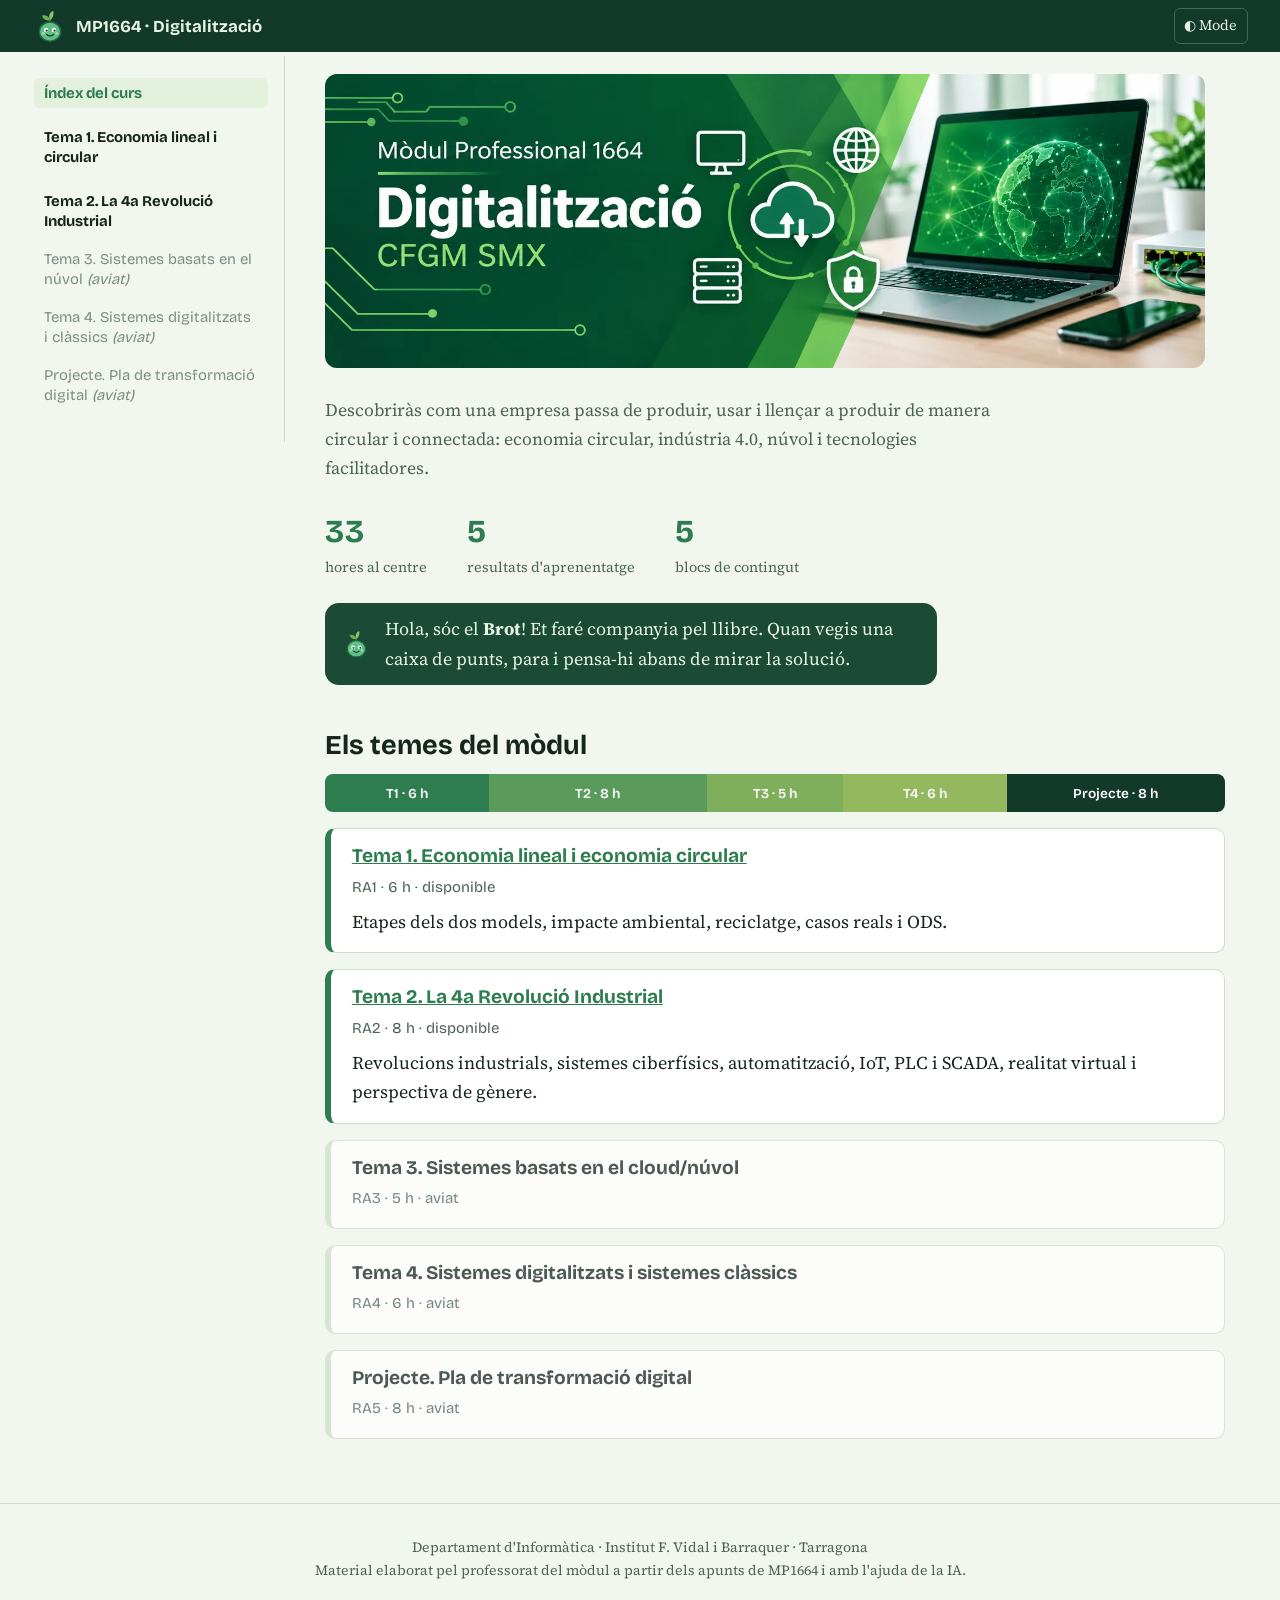
==== commit 34e251ef: "infografies ampliables i més esquemes" ====
--- a/index.html
+++ b/index.html
@@ -1,25 +1,20 @@
 <!DOCTYPE html>
 <html lang="ca"><head><meta charset="utf-8">
-<link rel="icon" href="assets/img/bit.svg" type="image/svg+xml">
+<link rel="icon" href="assets/img/brot.svg" type="image/svg+xml">
 <meta name="viewport" content="width=device-width, initial-scale=1, viewport-fit=cover">
-<meta name="description" content="Materials del mòdul MP1664 Digitalització aplicada als sectors productius (CFGM Sistemes microinformàtics i xarxes): economia circular, indústria 4.0, núvol, tecnologies facilitadores i pla de transformació digital.">
 <title>Digitalització aplicada als sectors productius | MP1664</title>
 <link rel="stylesheet" href="https://fonts.googleapis.com/css2?family=Bricolage+Grotesque:wght@500;700&family=Source+Serif+4:wght@400;600&display=swap">
 <link rel="stylesheet" href="assets/css/estils.css">
 </head>
 <body>
-<svg width="0" height="0" style="position:absolute" aria-hidden="true"><symbol id="bit" viewBox="0 0 64 64">
-<path d="M32 15V9" stroke="#2b2f7a" stroke-width="2.5" stroke-linecap="round"/><circle cx="32" cy="7" r="3.6" fill="#f2b45a" stroke="#2b2f7a" stroke-width="1.8"/>
-<rect x="6.5" y="29" width="7" height="13" rx="3.2" fill="#67d0e6" stroke="#2b2f7a" stroke-width="2"/><rect x="50.5" y="29" width="7" height="13" rx="3.2" fill="#67d0e6" stroke="#2b2f7a" stroke-width="2"/>
-<rect x="21" y="49" width="22" height="10" rx="4" fill="#4c57d8" stroke="#2b2f7a" stroke-width="2.2"/><circle cx="32" cy="54" r="1.8" fill="#67d0e6"/>
-<rect x="11.5" y="15" width="41" height="36" rx="12" fill="#6b76f0" stroke="#2b2f7a" stroke-width="2.5"/>
-<rect x="17" y="21.5" width="30" height="22" rx="8" fill="#12154a"/>
-<circle cx="25" cy="31" r="3.6" fill="#67d0e6"/><circle cx="39" cy="31" r="3.6" fill="#67d0e6"/><circle cx="26.2" cy="29.8" r="1.1" fill="#fff"/><circle cx="40.2" cy="29.8" r="1.1" fill="#fff"/>
-<path d="M27 37.5q5 4 10 0" stroke="#67d0e6" stroke-width="2.2" fill="none" stroke-linecap="round"/>
-</symbol></svg>
+<svg width="0" height="0" style="position:absolute" aria-hidden="true"><symbol id="brot" viewBox="0 0 64 64">
+<path d="M32 22c-3-8-1-14 6-17 1 8-1 13-6 17z" fill="#8fc46b"/><path d="M32 22c-1-6-6-10-14-9 1 7 7 10 14 9z" fill="#6fae52"/><path d="M32 22v7" stroke="#2e7d4f" stroke-width="2.5" stroke-linecap="round"/>
+<ellipse cx="32" cy="42" rx="19" ry="17" fill="#5fbf84" stroke="#1f6a45" stroke-width="2.5"/>
+<circle cx="25" cy="39" r="4" fill="#fff"/><circle cx="39" cy="39" r="4" fill="#fff"/><circle cx="26" cy="40" r="2" fill="#12392a"/><circle cx="40" cy="40" r="2" fill="#12392a"/>
+<path d="M26 47q6 5 12 0" stroke="#12392a" stroke-width="2.2" fill="none" stroke-linecap="round"/><circle cx="20" cy="45" r="2.5" fill="#b6e39a" opacity=".8"/><circle cx="44" cy="45" r="2.5" fill="#b6e39a" opacity=".8"/></symbol></svg>
 <header class="top">
 <button id="mb" aria-label="Obre o tanca el menú">☰</button>
-<a class="brand" href="./"><svg width="36" height="36" role="img" aria-label="Bit, la mascota del mòdul"><use href="#bit"/></svg>MP1664 · Digitalització</a>
+<a class="brand" href="./"><svg width="36" height="36" role="img" aria-label="Brot, la mascota del mòdul"><use href="#brot"/></svg>MP1664 · Digitalització</a>
 <button id="th" aria-label="Canvia el mode clar o fosc">◐ Mode</button>
 </header>
 <div class="shell">
@@ -29,22 +24,22 @@
 <a class="t" href="tema-2/">Tema 2. La 4a Revolució Industrial</a>
 <div class="soon">Tema 3. Sistemes basats en el núvol <i>(aviat)</i></div>
 <div class="soon">Tema 4. Sistemes digitalitzats i clàssics <i>(aviat)</i></div>
-<div class="soon">Tema 5. Pla de transformació digital · projecte <i>(aviat)</i></div>
+<div class="soon">Projecte. Pla de transformació digital <i>(aviat)</i></div>
 </aside>
 <main>
 <img class="banner" src="assets/img/banner-principal.webp" width="1600" height="533" alt="Banner del mòdul professional 1664 Digitalització, CFGM SMX, amb icones de núvol, servidor, xarxa i seguretat">
 <div class="intro"><h1 class="sr">Digitalització aplicada als sectors productius</h1>
-<p class="lead">Descobriràs com la digitalització transforma les empreses: de la fàbrica clàssica a la indústria 4.0, del servidor local al núvol i de l'economia lineal a la circular. Coneixeràs les tecnologies que ho fan possible (IoT, IA, big data, 5G, ciberseguretat…) i acabaràs dissenyant el pla de transformació digital d'una empresa del sector.</p>
-<ul class="stats2"><li><b>33</b><span>hores al centre</span></li><li><b>5</b><span>resultats d'aprenentatge</span></li><li><b>5</b><span>temes (el 5 és un projecte)</span></li></ul></div>
-<div class="say"><svg width="56" height="56" aria-hidden="true"><use href="#bit"/></svg><span>Hola, sóc en <b>Bit</b>! Et faré companyia pel llibre. Quan vegis una caixa de punts, para i pensa-hi abans de mirar la solució.</span></div>
+<p class="lead">Descobriràs com una empresa passa de produir, usar i llençar a produir de manera circular i connectada: economia circular, indústria 4.0, núvol i tecnologies facilitadores.</p>
+<ul class="stats2"><li><b>33</b><span>hores al centre</span></li><li><b>5</b><span>resultats d'aprenentatge</span></li><li><b>5</b><span>blocs de contingut</span></li></ul></div>
+<div class="say"><svg width="56" height="56" aria-hidden="true"><use href="#brot"/></svg><span>Hola, sóc el <b>Brot</b>! Et faré companyia pel llibre. Quan vegis una caixa de punts, para i pensa-hi abans de mirar la solució.</span></div>
 <h2>Els temes del mòdul</h2>
-<div class="bar" role="img" aria-label="Distribució d'hores: Tema 1, 6 h; Tema 2, 8 h; Tema 3, 5 h; Tema 4, 6 h; Tema 5 (projecte), 8 h">
-<span style="flex:6;background:#2e7d4f">T1 · 6 h</span><span style="flex:8;background:#0e7490">T2 · 8 h</span><span style="flex:5;background:#b45309">T3 · 5 h</span><span style="flex:6;background:#8e3aa8">T4 · 6 h</span><span style="flex:8;background:#b3264a">T5 · projecte · 8 h</span></div>
-<div class="ra r1"><h3><a href="tema-1/">Tema 1. Economia lineal i economia circular</a></h3><small>RA1 · 6 h · disponible</small><p style="margin:.4rem 0 0">Etapes dels dos models, impacte ambiental, reciclatge, casos reals i ODS.</p></div>
-<div class="ra r2"><h3><a href="tema-2/">Tema 2. La 4a Revolució Industrial</a></h3><small>RA2 · 8 h · disponible</small><p style="margin:.4rem 0 0">Revolucions industrials, sistemes ciberfísics, automatització, IoT, PLC i SCADA, realitat virtual i perspectiva de gènere.</p></div>
-<div class="ra soonc r3"><h3>Tema 3. Sistemes basats en el cloud/núvol</h3><small>RA3 · 5 h · aviat</small></div>
-<div class="ra soonc r4"><h3>Tema 4. Sistemes digitalitzats i sistemes clàssics</h3><small>RA4 · 6 h · aviat</small></div>
-<div class="ra soonc r5"><h3>Tema 5. Pla de transformació digital</h3><small>RA5 · 8 h · projecte · aviat</small></div>
+<div class="bar" role="img" aria-label="Distribució d'hores: Tema 1, 6 h; Tema 2, 8 h; Tema 3, 5 h; Tema 4, 6 h; Projecte, 8 h">
+<span style="flex:6;background:#2e7d4f">T1 · 6 h</span><span style="flex:8;background:#5a9a5b">T2 · 8 h</span><span style="flex:5;background:#7fae5d">T3 · 5 h</span><span style="flex:6;background:#93b85d">T4 · 6 h</span><span style="flex:8;background:#12392a">Projecte · 8 h</span></div>
+<div class="ra"><h3><a href="tema-1/">Tema 1. Economia lineal i economia circular</a></h3><small>RA1 · 6 h · disponible</small><p style="margin:.4rem 0 0">Etapes dels dos models, impacte ambiental, reciclatge, casos reals i ODS.</p></div>
+<div class="ra"><h3><a href="tema-2/">Tema 2. La 4a Revolució Industrial</a></h3><small>RA2 · 8 h · disponible</small><p style="margin:.4rem 0 0">Revolucions industrials, sistemes ciberfísics, automatització, IoT, PLC i SCADA, realitat virtual i perspectiva de gènere.</p></div>
+<div class="ra soonc"><h3>Tema 3. Sistemes basats en el cloud/núvol</h3><small>RA3 · 5 h · aviat</small></div>
+<div class="ra soonc"><h3>Tema 4. Sistemes digitalitzats i sistemes clàssics</h3><small>RA4 · 6 h · aviat</small></div>
+<div class="ra soonc"><h3>Projecte. Pla de transformació digital</h3><small>RA5 · 8 h · aviat</small></div>
 </main></div>
 <footer>Departament d'Informàtica · Institut F. Vidal i Barraquer · Tarragona<br>Material elaborat pel professorat del mòdul a partir dels apunts de MP1664 i amb l'ajuda de la IA.</footer>
 <script src="assets/js/main.js"></script>
--- a/assets/css/estils.css
+++ b/assets/css/estils.css
@@ -1,14 +1,14 @@
-:root{--bg:#f3f5fb;--card:#fff;--ink:#141a33;--mute:#50577a;--deep:#1e2062;--g:#3d44c4;--g2:#9aa8ff;--line:#d5daed;--hl:#e6eaf9;--warn:#fff6d8;--on:#eef0ff;--on2:#d3d8f5;--on3:#b8bfe8;--hb:#4b52a8;--say:#2b2f7a;--btn:#12154a;--c1:#2e7d4f;--c1b:#8fc46b;--h1:#e3f0dc;--c2:#0e7490;--c2b:#67d0e6;--h2:#dff3f7;--c3:#b45309;--c3b:#f2b45a;--h3:#fbeed9;--c4:#8e3aa8;--c4b:#d9a3e8;--h4:#f3e5f8;--c5:#b3264a;--c5b:#f28ba5;--h5:#fbe4ea;box-sizing:border-box;padding-top:env(safe-area-inset-top,0px);padding-bottom:env(safe-area-inset-bottom,0px)}
-@media(prefers-color-scheme:dark){:root:not([data-theme="light"]){--bg:#0d1026;--card:#161a3a;--ink:#e6e9f7;--mute:#a5abd2;--deep:#080a1e;--g:#9aa6ff;--g2:#b3bcff;--line:#282d5c;--hl:#1d2250;--warn:#33300f;--say:#2b2f7a;--c1:#5fbf84;--c1b:#9fd77a;--h1:#1b3326;--c2:#5cc8e0;--c2b:#8fdcee;--h2:#12303a;--c3:#f2b45a;--c3b:#f7c97f;--h3:#3a2a12;--c4:#da9be8;--c4b:#e8bcf2;--h4:#2d1b38;--c5:#f28ba5;--c5b:#f7adc0;--h5:#3a1824}}
-:root[data-theme="dark"]{--bg:#0d1026;--card:#161a3a;--ink:#e6e9f7;--mute:#a5abd2;--deep:#080a1e;--g:#9aa6ff;--g2:#b3bcff;--line:#282d5c;--hl:#1d2250;--warn:#33300f;--say:#2b2f7a;--c1:#5fbf84;--c1b:#9fd77a;--h1:#1b3326;--c2:#5cc8e0;--c2b:#8fdcee;--h2:#12303a;--c3:#f2b45a;--c3b:#f7c97f;--h3:#3a2a12;--c4:#da9be8;--c4b:#e8bcf2;--h4:#2d1b38;--c5:#f28ba5;--c5b:#f7adc0;--h5:#3a1824}
+:root{--bg:#f1f6ef;--card:#fff;--ink:#16261d;--mute:#4d6356;--deep:#12392a;--g:#2e7d4f;--g2:#8fc46b;--line:#cfdecb;--hl:#e3f0dc;--warn:#fff6d8;box-sizing:border-box;padding-top:env(safe-area-inset-top,0px);padding-bottom:env(safe-area-inset-bottom,0px)}
+@media(prefers-color-scheme:dark){:root:not([data-theme="light"]){--bg:#0e1a14;--card:#15271d;--ink:#e5f0e6;--mute:#9db5a4;--deep:#07130d;--g:#5fbf84;--g2:#9fd77a;--line:#27402f;--hl:#1b3326;--warn:#33300f}}
+:root[data-theme="dark"]{--bg:#0e1a14;--card:#15271d;--ink:#e5f0e6;--mute:#9db5a4;--deep:#07130d;--g:#5fbf84;--g2:#9fd77a;--line:#27402f;--hl:#1b3326;--warn:#33300f}
 html{scroll-padding-top:calc(env(safe-area-inset-top,0px) + 70px)}
 *{box-sizing:border-box}
 body{margin:0;background:var(--bg);color:var(--ink);font:18px/1.65 "Source Serif 4",Georgia,serif}
 h1,h2,h3,.sans{font-family:"Bricolage Grotesque","Segoe UI",system-ui,sans-serif;line-height:1.15}
 a{color:var(--g)}:focus-visible{outline:3px solid var(--g2);outline-offset:2px}
-header.top{position:sticky;top:env(safe-area-inset-top,0px);z-index:5;background:var(--deep);color:var(--on);display:flex;gap:.7rem;align-items:center;padding:.5rem clamp(.8rem,3vw,2rem)}
+header.top{position:sticky;top:env(safe-area-inset-top,0px);z-index:5;background:var(--deep);color:#e8f4e3;display:flex;gap:.7rem;align-items:center;padding:.5rem clamp(.8rem,3vw,2rem)}
 header.top .brand{color:inherit;text-decoration:none;font:700 1.05rem "Bricolage Grotesque",system-ui,sans-serif;margin-right:auto;display:flex;align-items:center;gap:.5rem}
-header.top button{color:var(--on);background:none;border:1px solid var(--hb);font:inherit;font-size:.9rem;cursor:pointer;padding:.3rem .6rem;border-radius:6px}
+header.top button{color:#e8f4e3;background:none;border:1px solid #3f6a52;font:inherit;font-size:.9rem;cursor:pointer;padding:.3rem .6rem;border-radius:6px}
 #mb{display:none}
 .shell{display:grid;grid-template-columns:270px 1fr;max-width:1250px;margin:0 auto}
 aside#side{position:sticky;top:calc(env(safe-area-inset-top,0px) + 56px);align-self:start;max-height:calc(100vh - 60px);overflow:auto;padding:1.4rem 1rem 2rem 1.2rem;border-right:1px solid var(--line);font:.93rem/1.35 "Bricolage Grotesque",system-ui,sans-serif}
@@ -17,11 +17,11 @@
 aside .t{font-weight:700;margin-top:.9rem}aside .sub a{padding-left:1.4rem;color:var(--mute)}
 aside .soon{padding:.3rem .6rem;color:var(--mute);opacity:.7;margin-top:.5rem}
 main{padding:0 clamp(1rem,4vw,2.5rem) 3rem;min-width:0;overflow-x:clip}
-.hero{background:var(--deep);color:var(--on);margin:0 calc(-1*clamp(1rem,4vw,2.5rem));padding:2.6rem clamp(1rem,4vw,2.5rem);display:grid;grid-template-columns:1.1fr 1fr;gap:2rem;align-items:center}
-.hero h1{font-size:clamp(2rem,4.5vw,3.1rem);margin:.2rem 0 1rem}.hero p{color:var(--on2);max-width:34em}
-.btn{display:inline-block;background:var(--g2);color:var(--btn);padding:.65rem 1.2rem;border-radius:999px;font:700 1rem "Bricolage Grotesque",system-ui,sans-serif;text-decoration:none}
+.hero{background:var(--deep);color:#e8f4e3;margin:0 calc(-1*clamp(1rem,4vw,2.5rem));padding:2.6rem clamp(1rem,4vw,2.5rem);display:grid;grid-template-columns:1.1fr 1fr;gap:2rem;align-items:center}
+.hero h1{font-size:clamp(2rem,4.5vw,3.1rem);margin:.2rem 0 1rem}.hero p{color:#cfe3cb;max-width:34em}
+.btn{display:inline-block;background:var(--g2);color:#10281c;padding:.65rem 1.2rem;border-radius:999px;font:700 1rem "Bricolage Grotesque",system-ui,sans-serif;text-decoration:none}
 .stats{display:flex;flex-wrap:wrap;gap:1rem 2.2rem;margin:1.8rem 0 0;padding:0;list-style:none}
-.stats b{display:block;font:700 2rem "Bricolage Grotesque",system-ui,sans-serif;color:var(--g2)}.stats span{font-size:.9rem;color:var(--on3)}
+.stats b{display:block;font:700 2rem "Bricolage Grotesque",system-ui,sans-serif;color:var(--g2)}.stats span{font-size:.9rem;color:#b9d2b8}
 h2{font-size:1.7rem;margin:2.8rem 0 .8rem}h3{font-size:1.2rem;margin:1.6rem 0 .4rem;color:var(--g)}
 .ra{background:var(--card);border:1px solid var(--line);border-left:6px solid var(--g);border-radius:10px;padding:1rem 1.3rem;margin:1rem 0}
 .ra.soonc{border-left-color:var(--line);opacity:.75}.ra h3{margin:0 0 .2rem;color:var(--ink)}.ra small{color:var(--mute);font-family:"Bricolage Grotesque",system-ui,sans-serif}
@@ -40,13 +40,13 @@
 .ex ol,.ex ul{margin:.5rem 0}
 details{margin-top:.6rem}summary{cursor:pointer;font:700 .98rem "Bricolage Grotesque",system-ui,sans-serif;color:var(--g)}
 details>div{background:var(--hl);border-radius:8px;padding:.6rem 1rem;margin-top:.5rem}
-.say{display:flex;gap:.8rem;align-items:center;background:var(--say);border-radius:14px;padding:.7rem 1rem;color:var(--on);margin-top:1.4rem;max-width:34em}
+.say{display:flex;gap:.8rem;align-items:center;background:#1b4a36;border-radius:14px;padding:.7rem 1rem;color:#e8f4e3;margin-top:1.4rem;max-width:34em}
 footer{text-align:center;color:var(--mute);font-size:.88rem;padding:2rem 1rem;border-top:1px solid var(--line)}
 @media(max-width:860px){.shell{grid-template-columns:1fr}#mb{display:block}aside#side{display:none;position:static;max-height:none;border-right:0;border-bottom:1px solid var(--line)}aside#side.open{display:block}.hero,.cmp{grid-template-columns:1fr}.rs{columns:1}}
 @media(prefers-reduced-motion:no-preference){.loop{animation:spin 30s linear infinite;transform-origin:150px 215px}@keyframes spin{to{transform:rotate(360deg)}}}
 .tl{display:grid;grid-template-columns:repeat(4,1fr);gap:.8rem;margin:1.2rem 0}
 .tl>div{background:var(--card);border:1px solid var(--line);border-top:5px solid var(--g);border-radius:10px;padding:.8rem 1rem}
-.tl>div:nth-child(2){border-top-color:color-mix(in srgb,var(--g) 70%,var(--g2))}.tl>div:nth-child(3){border-top-color:color-mix(in srgb,var(--g) 35%,var(--g2))}.tl>div:nth-child(4){border-top-color:var(--g2)}
+.tl>div:nth-child(2){border-top-color:#5a9a5b}.tl>div:nth-child(3){border-top-color:#7fae5d}.tl>div:nth-child(4){border-top-color:var(--g2)}
 .tl h3{font-size:1rem;margin:0 0 .3rem;color:var(--g)}.tl p{font-size:.92rem;line-height:1.5;margin:0}
 .nx{display:flex;justify-content:space-between;margin-top:3rem}.nx span{color:var(--mute)}
 @media(max-width:860px){.tl{grid-template-columns:1fr 1fr}}@media(max-width:520px){.tl{grid-template-columns:1fr}}
@@ -55,11 +55,10 @@
 .intro{padding:1.8rem 0 0}.intro .lead{max-width:38em;margin:0 0 1.2rem}
 .stats2{display:flex;flex-wrap:wrap;gap:1rem 2.5rem;margin:1.8rem 0 0;padding:0;list-style:none}
 .stats2 b{display:block;font:700 2rem "Bricolage Grotesque",system-ui,sans-serif;color:var(--g)}.stats2 span{font-size:.9rem;color:var(--mute)}
-
-body.ra1{--g:var(--c1);--g2:var(--c1b);--hl:var(--h1)}
-body.ra2{--g:var(--c2);--g2:var(--c2b);--hl:var(--h2)}
-body.ra3{--g:var(--c3);--g2:var(--c3b);--hl:var(--h3)}
-body.ra4{--g:var(--c4);--g2:var(--c4b);--hl:var(--h4)}
-body.ra5{--g:var(--c5);--g2:var(--c5b);--hl:var(--h5)}
-.ra.r1{border-left-color:var(--c1)}.ra.r2{border-left-color:var(--c2)}.ra.r3{border-left-color:var(--c3)}.ra.r4{border-left-color:var(--c4)}.ra.r5{border-left-color:var(--c5)}
-.ra.soonc{border-left-width:6px}+figure img[data-full]{cursor:zoom-in}
+.lb{position:fixed;inset:0;z-index:50;background:rgba(5,15,10,.92);display:flex;flex-direction:column}
+.lb .bar2{display:flex;justify-content:space-between;align-items:center;gap:1rem;padding:.6rem 1rem;padding-top:calc(.6rem + env(safe-area-inset-top,0px));color:#e8f4e3;font:.9rem "Bricolage Grotesque",system-ui,sans-serif}
+.lb button{background:#e8f4e3;color:#12392a;border:0;border-radius:999px;padding:.4rem 1rem;font:700 .95rem "Bricolage Grotesque",system-ui,sans-serif;cursor:pointer}
+.lb .stage{flex:1;overflow:auto;display:flex;padding:0 1rem 1rem;-webkit-overflow-scrolling:touch}
+.lb img{margin:auto;max-width:100%;max-height:100%;width:auto;height:auto;cursor:zoom-in;border-radius:6px;background:#fff}
+.lb.big img{max-width:none;max-height:none;width:200%;cursor:zoom-out}
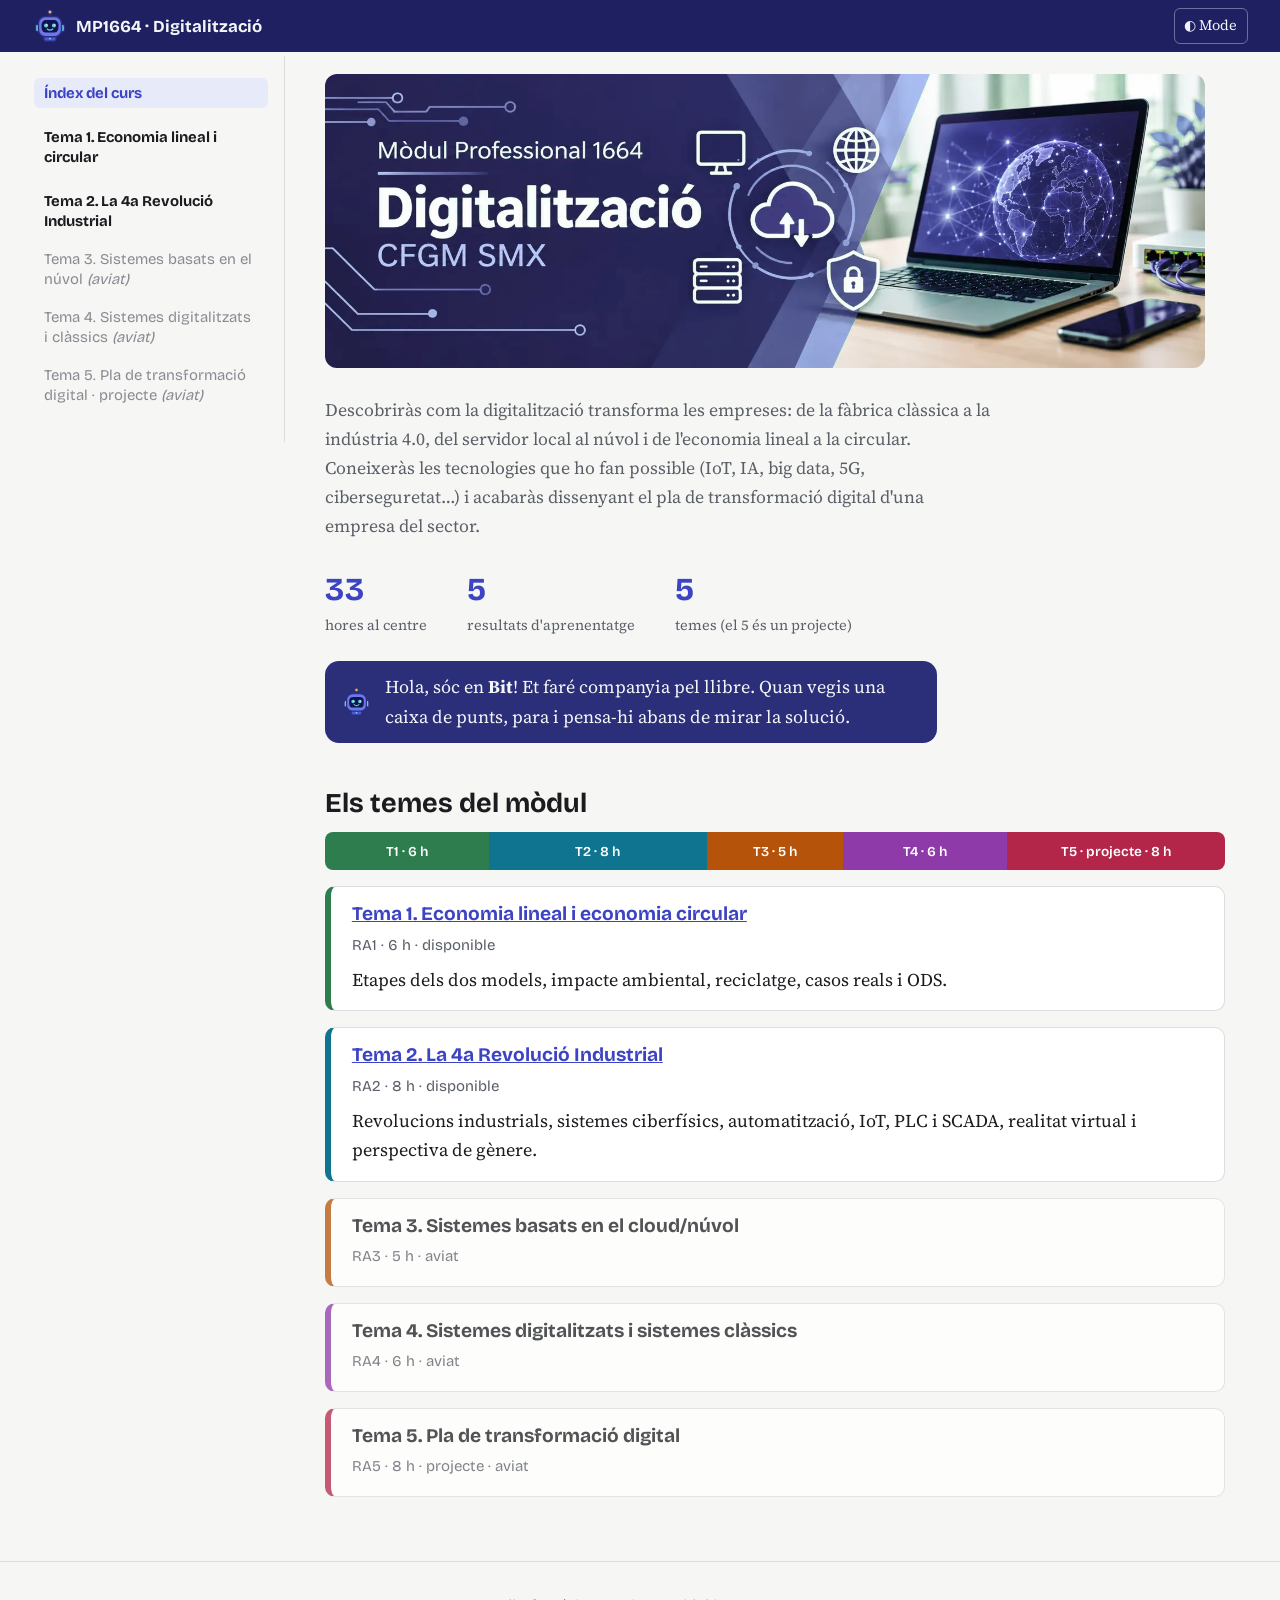
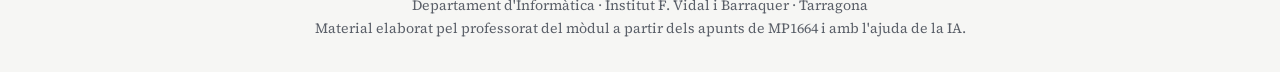
==== commit 18168ef9: "Revert "infografies ampliables i més esquemes" This reverts commit 34e251efc6e52d00c52bfc997e021d23f" ====
--- a/index.html
+++ b/index.html
@@ -1,20 +1,25 @@
 <!DOCTYPE html>
 <html lang="ca"><head><meta charset="utf-8">
-<link rel="icon" href="assets/img/brot.svg" type="image/svg+xml">
+<link rel="icon" href="assets/img/bit.svg" type="image/svg+xml">
 <meta name="viewport" content="width=device-width, initial-scale=1, viewport-fit=cover">
+<meta name="description" content="Materials del mòdul MP1664 Digitalització aplicada als sectors productius (CFGM Sistemes microinformàtics i xarxes): economia circular, indústria 4.0, núvol, tecnologies facilitadores i pla de transformació digital.">
 <title>Digitalització aplicada als sectors productius | MP1664</title>
 <link rel="stylesheet" href="https://fonts.googleapis.com/css2?family=Bricolage+Grotesque:wght@500;700&family=Source+Serif+4:wght@400;600&display=swap">
 <link rel="stylesheet" href="assets/css/estils.css">
 </head>
 <body>
-<svg width="0" height="0" style="position:absolute" aria-hidden="true"><symbol id="brot" viewBox="0 0 64 64">
-<path d="M32 22c-3-8-1-14 6-17 1 8-1 13-6 17z" fill="#8fc46b"/><path d="M32 22c-1-6-6-10-14-9 1 7 7 10 14 9z" fill="#6fae52"/><path d="M32 22v7" stroke="#2e7d4f" stroke-width="2.5" stroke-linecap="round"/>
-<ellipse cx="32" cy="42" rx="19" ry="17" fill="#5fbf84" stroke="#1f6a45" stroke-width="2.5"/>
-<circle cx="25" cy="39" r="4" fill="#fff"/><circle cx="39" cy="39" r="4" fill="#fff"/><circle cx="26" cy="40" r="2" fill="#12392a"/><circle cx="40" cy="40" r="2" fill="#12392a"/>
-<path d="M26 47q6 5 12 0" stroke="#12392a" stroke-width="2.2" fill="none" stroke-linecap="round"/><circle cx="20" cy="45" r="2.5" fill="#b6e39a" opacity=".8"/><circle cx="44" cy="45" r="2.5" fill="#b6e39a" opacity=".8"/></symbol></svg>
+<svg width="0" height="0" style="position:absolute" aria-hidden="true"><symbol id="bit" viewBox="0 0 64 64">
+<path d="M32 15V9" stroke="#2b2f7a" stroke-width="2.5" stroke-linecap="round"/><circle cx="32" cy="7" r="3.6" fill="#f2b45a" stroke="#2b2f7a" stroke-width="1.8"/>
+<rect x="6.5" y="29" width="7" height="13" rx="3.2" fill="#67d0e6" stroke="#2b2f7a" stroke-width="2"/><rect x="50.5" y="29" width="7" height="13" rx="3.2" fill="#67d0e6" stroke="#2b2f7a" stroke-width="2"/>
+<rect x="21" y="49" width="22" height="10" rx="4" fill="#4c57d8" stroke="#2b2f7a" stroke-width="2.2"/><circle cx="32" cy="54" r="1.8" fill="#67d0e6"/>
+<rect x="11.5" y="15" width="41" height="36" rx="12" fill="#6b76f0" stroke="#2b2f7a" stroke-width="2.5"/>
+<rect x="17" y="21.5" width="30" height="22" rx="8" fill="#12154a"/>
+<circle cx="25" cy="31" r="3.6" fill="#67d0e6"/><circle cx="39" cy="31" r="3.6" fill="#67d0e6"/><circle cx="26.2" cy="29.8" r="1.1" fill="#fff"/><circle cx="40.2" cy="29.8" r="1.1" fill="#fff"/>
+<path d="M27 37.5q5 4 10 0" stroke="#67d0e6" stroke-width="2.2" fill="none" stroke-linecap="round"/>
+</symbol></svg>
 <header class="top">
 <button id="mb" aria-label="Obre o tanca el menú">☰</button>
-<a class="brand" href="./"><svg width="36" height="36" role="img" aria-label="Brot, la mascota del mòdul"><use href="#brot"/></svg>MP1664 · Digitalització</a>
+<a class="brand" href="./"><svg width="36" height="36" role="img" aria-label="Bit, la mascota del mòdul"><use href="#bit"/></svg>MP1664 · Digitalització</a>
 <button id="th" aria-label="Canvia el mode clar o fosc">◐ Mode</button>
 </header>
 <div class="shell">
@@ -24,22 +29,22 @@
 <a class="t" href="tema-2/">Tema 2. La 4a Revolució Industrial</a>
 <div class="soon">Tema 3. Sistemes basats en el núvol <i>(aviat)</i></div>
 <div class="soon">Tema 4. Sistemes digitalitzats i clàssics <i>(aviat)</i></div>
-<div class="soon">Projecte. Pla de transformació digital <i>(aviat)</i></div>
+<div class="soon">Tema 5. Pla de transformació digital · projecte <i>(aviat)</i></div>
 </aside>
 <main>
 <img class="banner" src="assets/img/banner-principal.webp" width="1600" height="533" alt="Banner del mòdul professional 1664 Digitalització, CFGM SMX, amb icones de núvol, servidor, xarxa i seguretat">
 <div class="intro"><h1 class="sr">Digitalització aplicada als sectors productius</h1>
-<p class="lead">Descobriràs com una empresa passa de produir, usar i llençar a produir de manera circular i connectada: economia circular, indústria 4.0, núvol i tecnologies facilitadores.</p>
-<ul class="stats2"><li><b>33</b><span>hores al centre</span></li><li><b>5</b><span>resultats d'aprenentatge</span></li><li><b>5</b><span>blocs de contingut</span></li></ul></div>
-<div class="say"><svg width="56" height="56" aria-hidden="true"><use href="#brot"/></svg><span>Hola, sóc el <b>Brot</b>! Et faré companyia pel llibre. Quan vegis una caixa de punts, para i pensa-hi abans de mirar la solució.</span></div>
+<p class="lead">Descobriràs com la digitalització transforma les empreses: de la fàbrica clàssica a la indústria 4.0, del servidor local al núvol i de l'economia lineal a la circular. Coneixeràs les tecnologies que ho fan possible (IoT, IA, big data, 5G, ciberseguretat…) i acabaràs dissenyant el pla de transformació digital d'una empresa del sector.</p>
+<ul class="stats2"><li><b>33</b><span>hores al centre</span></li><li><b>5</b><span>resultats d'aprenentatge</span></li><li><b>5</b><span>temes (el 5 és un projecte)</span></li></ul></div>
+<div class="say"><svg width="56" height="56" aria-hidden="true"><use href="#bit"/></svg><span>Hola, sóc en <b>Bit</b>! Et faré companyia pel llibre. Quan vegis una caixa de punts, para i pensa-hi abans de mirar la solució.</span></div>
 <h2>Els temes del mòdul</h2>
-<div class="bar" role="img" aria-label="Distribució d'hores: Tema 1, 6 h; Tema 2, 8 h; Tema 3, 5 h; Tema 4, 6 h; Projecte, 8 h">
-<span style="flex:6;background:#2e7d4f">T1 · 6 h</span><span style="flex:8;background:#5a9a5b">T2 · 8 h</span><span style="flex:5;background:#7fae5d">T3 · 5 h</span><span style="flex:6;background:#93b85d">T4 · 6 h</span><span style="flex:8;background:#12392a">Projecte · 8 h</span></div>
-<div class="ra"><h3><a href="tema-1/">Tema 1. Economia lineal i economia circular</a></h3><small>RA1 · 6 h · disponible</small><p style="margin:.4rem 0 0">Etapes dels dos models, impacte ambiental, reciclatge, casos reals i ODS.</p></div>
-<div class="ra"><h3><a href="tema-2/">Tema 2. La 4a Revolució Industrial</a></h3><small>RA2 · 8 h · disponible</small><p style="margin:.4rem 0 0">Revolucions industrials, sistemes ciberfísics, automatització, IoT, PLC i SCADA, realitat virtual i perspectiva de gènere.</p></div>
-<div class="ra soonc"><h3>Tema 3. Sistemes basats en el cloud/núvol</h3><small>RA3 · 5 h · aviat</small></div>
-<div class="ra soonc"><h3>Tema 4. Sistemes digitalitzats i sistemes clàssics</h3><small>RA4 · 6 h · aviat</small></div>
-<div class="ra soonc"><h3>Projecte. Pla de transformació digital</h3><small>RA5 · 8 h · aviat</small></div>
+<div class="bar" role="img" aria-label="Distribució d'hores: Tema 1, 6 h; Tema 2, 8 h; Tema 3, 5 h; Tema 4, 6 h; Tema 5 (projecte), 8 h">
+<span style="flex:6;background:#2e7d4f">T1 · 6 h</span><span style="flex:8;background:#0e7490">T2 · 8 h</span><span style="flex:5;background:#b45309">T3 · 5 h</span><span style="flex:6;background:#8e3aa8">T4 · 6 h</span><span style="flex:8;background:#b3264a">T5 · projecte · 8 h</span></div>
+<div class="ra r1"><h3><a href="tema-1/">Tema 1. Economia lineal i economia circular</a></h3><small>RA1 · 6 h · disponible</small><p style="margin:.4rem 0 0">Etapes dels dos models, impacte ambiental, reciclatge, casos reals i ODS.</p></div>
+<div class="ra r2"><h3><a href="tema-2/">Tema 2. La 4a Revolució Industrial</a></h3><small>RA2 · 8 h · disponible</small><p style="margin:.4rem 0 0">Revolucions industrials, sistemes ciberfísics, automatització, IoT, PLC i SCADA, realitat virtual i perspectiva de gènere.</p></div>
+<div class="ra soonc r3"><h3>Tema 3. Sistemes basats en el cloud/núvol</h3><small>RA3 · 5 h · aviat</small></div>
+<div class="ra soonc r4"><h3>Tema 4. Sistemes digitalitzats i sistemes clàssics</h3><small>RA4 · 6 h · aviat</small></div>
+<div class="ra soonc r5"><h3>Tema 5. Pla de transformació digital</h3><small>RA5 · 8 h · projecte · aviat</small></div>
 </main></div>
 <footer>Departament d'Informàtica · Institut F. Vidal i Barraquer · Tarragona<br>Material elaborat pel professorat del mòdul a partir dels apunts de MP1664 i amb l'ajuda de la IA.</footer>
 <script src="assets/js/main.js"></script>
--- a/assets/css/estils.css
+++ b/assets/css/estils.css
@@ -1,14 +1,14 @@
-:root{--bg:#f1f6ef;--card:#fff;--ink:#16261d;--mute:#4d6356;--deep:#12392a;--g:#2e7d4f;--g2:#8fc46b;--line:#cfdecb;--hl:#e3f0dc;--warn:#fff6d8;box-sizing:border-box;padding-top:env(safe-area-inset-top,0px);padding-bottom:env(safe-area-inset-bottom,0px)}
-@media(prefers-color-scheme:dark){:root:not([data-theme="light"]){--bg:#0e1a14;--card:#15271d;--ink:#e5f0e6;--mute:#9db5a4;--deep:#07130d;--g:#5fbf84;--g2:#9fd77a;--line:#27402f;--hl:#1b3326;--warn:#33300f}}
-:root[data-theme="dark"]{--bg:#0e1a14;--card:#15271d;--ink:#e5f0e6;--mute:#9db5a4;--deep:#07130d;--g:#5fbf84;--g2:#9fd77a;--line:#27402f;--hl:#1b3326;--warn:#33300f}
+:root{--bg:#f6f6f4;--card:#fff;--ink:#1a1c20;--mute:#5a5f68;--deep:#1e2062;--g:#3d44c4;--g2:#9aa8ff;--line:#dcdde0;--hl:#e6eaf9;--warn:#fff6d8;--on:#f4f5f7;--on2:#d9dce2;--on3:#bfc3cc;--hb:rgba(255,255,255,.35);--say:#2b2f7a;--btn:#12154a;--c1:#2e7d4f;--c1b:#8fc46b;--h1:#e3f0dc;--c2:#0e7490;--c2b:#67d0e6;--h2:#dff3f7;--c3:#b45309;--c3b:#f2b45a;--h3:#fbeed9;--c4:#8e3aa8;--c4b:#d9a3e8;--h4:#f3e5f8;--c5:#b3264a;--c5b:#f28ba5;--h5:#fbe4ea;--d1:#12392a;--d2:#0b3b4a;--d3:#4a2a08;--d4:#3a1750;--d5:#4a1426;--s1:#1b4a36;--s2:#14505f;--s3:#6b3d0c;--s4:#55236f;--s5:#6b1d38;box-sizing:border-box;padding-top:env(safe-area-inset-top,0px);padding-bottom:env(safe-area-inset-bottom,0px)}
+@media(prefers-color-scheme:dark){:root:not([data-theme="light"]){--bg:#121316;--card:#1b1c21;--ink:#e8e9ec;--mute:#a3a7b0;--deep:#080a1e;--g:#9aa6ff;--g2:#b3bcff;--line:#2e3036;--hl:#1d2250;--warn:#33300f;--say:#2b2f7a;--c1:#5fbf84;--c1b:#9fd77a;--h1:#1b3326;--c2:#5cc8e0;--c2b:#8fdcee;--h2:#12303a;--c3:#f2b45a;--c3b:#f7c97f;--h3:#3a2a12;--c4:#da9be8;--c4b:#e8bcf2;--h4:#2d1b38;--c5:#f28ba5;--c5b:#f7adc0;--h5:#3a1824;--d1:#07130d;--d2:#061e27;--d3:#251504;--d4:#1e0b2b;--d5:#260a14;--s1:#1b4a36;--s2:#14505f;--s3:#6b3d0c;--s4:#55236f;--s5:#6b1d38}}
+:root[data-theme="dark"]{--bg:#121316;--card:#1b1c21;--ink:#e8e9ec;--mute:#a3a7b0;--deep:#080a1e;--g:#9aa6ff;--g2:#b3bcff;--line:#2e3036;--hl:#1d2250;--warn:#33300f;--say:#2b2f7a;--c1:#5fbf84;--c1b:#9fd77a;--h1:#1b3326;--c2:#5cc8e0;--c2b:#8fdcee;--h2:#12303a;--c3:#f2b45a;--c3b:#f7c97f;--h3:#3a2a12;--c4:#da9be8;--c4b:#e8bcf2;--h4:#2d1b38;--c5:#f28ba5;--c5b:#f7adc0;--h5:#3a1824;--d1:#07130d;--d2:#061e27;--d3:#251504;--d4:#1e0b2b;--d5:#260a14;--s1:#1b4a36;--s2:#14505f;--s3:#6b3d0c;--s4:#55236f;--s5:#6b1d38}
 html{scroll-padding-top:calc(env(safe-area-inset-top,0px) + 70px)}
 *{box-sizing:border-box}
 body{margin:0;background:var(--bg);color:var(--ink);font:18px/1.65 "Source Serif 4",Georgia,serif}
 h1,h2,h3,.sans{font-family:"Bricolage Grotesque","Segoe UI",system-ui,sans-serif;line-height:1.15}
 a{color:var(--g)}:focus-visible{outline:3px solid var(--g2);outline-offset:2px}
-header.top{position:sticky;top:env(safe-area-inset-top,0px);z-index:5;background:var(--deep);color:#e8f4e3;display:flex;gap:.7rem;align-items:center;padding:.5rem clamp(.8rem,3vw,2rem)}
+header.top{position:sticky;top:env(safe-area-inset-top,0px);z-index:5;background:var(--deep);color:var(--on);display:flex;gap:.7rem;align-items:center;padding:.5rem clamp(.8rem,3vw,2rem)}
 header.top .brand{color:inherit;text-decoration:none;font:700 1.05rem "Bricolage Grotesque",system-ui,sans-serif;margin-right:auto;display:flex;align-items:center;gap:.5rem}
-header.top button{color:#e8f4e3;background:none;border:1px solid #3f6a52;font:inherit;font-size:.9rem;cursor:pointer;padding:.3rem .6rem;border-radius:6px}
+header.top button{color:var(--on);background:none;border:1px solid var(--hb);font:inherit;font-size:.9rem;cursor:pointer;padding:.3rem .6rem;border-radius:6px}
 #mb{display:none}
 .shell{display:grid;grid-template-columns:270px 1fr;max-width:1250px;margin:0 auto}
 aside#side{position:sticky;top:calc(env(safe-area-inset-top,0px) + 56px);align-self:start;max-height:calc(100vh - 60px);overflow:auto;padding:1.4rem 1rem 2rem 1.2rem;border-right:1px solid var(--line);font:.93rem/1.35 "Bricolage Grotesque",system-ui,sans-serif}
@@ -17,11 +17,11 @@
 aside .t{font-weight:700;margin-top:.9rem}aside .sub a{padding-left:1.4rem;color:var(--mute)}
 aside .soon{padding:.3rem .6rem;color:var(--mute);opacity:.7;margin-top:.5rem}
 main{padding:0 clamp(1rem,4vw,2.5rem) 3rem;min-width:0;overflow-x:clip}
-.hero{background:var(--deep);color:#e8f4e3;margin:0 calc(-1*clamp(1rem,4vw,2.5rem));padding:2.6rem clamp(1rem,4vw,2.5rem);display:grid;grid-template-columns:1.1fr 1fr;gap:2rem;align-items:center}
-.hero h1{font-size:clamp(2rem,4.5vw,3.1rem);margin:.2rem 0 1rem}.hero p{color:#cfe3cb;max-width:34em}
-.btn{display:inline-block;background:var(--g2);color:#10281c;padding:.65rem 1.2rem;border-radius:999px;font:700 1rem "Bricolage Grotesque",system-ui,sans-serif;text-decoration:none}
+.hero{background:var(--deep);color:var(--on);margin:0 calc(-1*clamp(1rem,4vw,2.5rem));padding:2.6rem clamp(1rem,4vw,2.5rem);display:grid;grid-template-columns:1.1fr 1fr;gap:2rem;align-items:center}
+.hero h1{font-size:clamp(2rem,4.5vw,3.1rem);margin:.2rem 0 1rem}.hero p{color:var(--on2);max-width:34em}
+.btn{display:inline-block;background:var(--g2);color:var(--btn);padding:.65rem 1.2rem;border-radius:999px;font:700 1rem "Bricolage Grotesque",system-ui,sans-serif;text-decoration:none}
 .stats{display:flex;flex-wrap:wrap;gap:1rem 2.2rem;margin:1.8rem 0 0;padding:0;list-style:none}
-.stats b{display:block;font:700 2rem "Bricolage Grotesque",system-ui,sans-serif;color:var(--g2)}.stats span{font-size:.9rem;color:#b9d2b8}
+.stats b{display:block;font:700 2rem "Bricolage Grotesque",system-ui,sans-serif;color:var(--g2)}.stats span{font-size:.9rem;color:var(--on3)}
 h2{font-size:1.7rem;margin:2.8rem 0 .8rem}h3{font-size:1.2rem;margin:1.6rem 0 .4rem;color:var(--g)}
 .ra{background:var(--card);border:1px solid var(--line);border-left:6px solid var(--g);border-radius:10px;padding:1rem 1.3rem;margin:1rem 0}
 .ra.soonc{border-left-color:var(--line);opacity:.75}.ra h3{margin:0 0 .2rem;color:var(--ink)}.ra small{color:var(--mute);font-family:"Bricolage Grotesque",system-ui,sans-serif}
@@ -40,13 +40,13 @@
 .ex ol,.ex ul{margin:.5rem 0}
 details{margin-top:.6rem}summary{cursor:pointer;font:700 .98rem "Bricolage Grotesque",system-ui,sans-serif;color:var(--g)}
 details>div{background:var(--hl);border-radius:8px;padding:.6rem 1rem;margin-top:.5rem}
-.say{display:flex;gap:.8rem;align-items:center;background:#1b4a36;border-radius:14px;padding:.7rem 1rem;color:#e8f4e3;margin-top:1.4rem;max-width:34em}
+.say{display:flex;gap:.8rem;align-items:center;background:var(--say);border-radius:14px;padding:.7rem 1rem;color:var(--on);margin-top:1.4rem;max-width:34em}
 footer{text-align:center;color:var(--mute);font-size:.88rem;padding:2rem 1rem;border-top:1px solid var(--line)}
 @media(max-width:860px){.shell{grid-template-columns:1fr}#mb{display:block}aside#side{display:none;position:static;max-height:none;border-right:0;border-bottom:1px solid var(--line)}aside#side.open{display:block}.hero,.cmp{grid-template-columns:1fr}.rs{columns:1}}
 @media(prefers-reduced-motion:no-preference){.loop{animation:spin 30s linear infinite;transform-origin:150px 215px}@keyframes spin{to{transform:rotate(360deg)}}}
 .tl{display:grid;grid-template-columns:repeat(4,1fr);gap:.8rem;margin:1.2rem 0}
 .tl>div{background:var(--card);border:1px solid var(--line);border-top:5px solid var(--g);border-radius:10px;padding:.8rem 1rem}
-.tl>div:nth-child(2){border-top-color:#5a9a5b}.tl>div:nth-child(3){border-top-color:#7fae5d}.tl>div:nth-child(4){border-top-color:var(--g2)}
+.tl>div:nth-child(2){border-top-color:color-mix(in srgb,var(--g) 70%,var(--g2))}.tl>div:nth-child(3){border-top-color:color-mix(in srgb,var(--g) 35%,var(--g2))}.tl>div:nth-child(4){border-top-color:var(--g2)}
 .tl h3{font-size:1rem;margin:0 0 .3rem;color:var(--g)}.tl p{font-size:.92rem;line-height:1.5;margin:0}
 .nx{display:flex;justify-content:space-between;margin-top:3rem}.nx span{color:var(--mute)}
 @media(max-width:860px){.tl{grid-template-columns:1fr 1fr}}@media(max-width:520px){.tl{grid-template-columns:1fr}}
@@ -55,10 +55,11 @@
 .intro{padding:1.8rem 0 0}.intro .lead{max-width:38em;margin:0 0 1.2rem}
 .stats2{display:flex;flex-wrap:wrap;gap:1rem 2.5rem;margin:1.8rem 0 0;padding:0;list-style:none}
 .stats2 b{display:block;font:700 2rem "Bricolage Grotesque",system-ui,sans-serif;color:var(--g)}.stats2 span{font-size:.9rem;color:var(--mute)}
-figure img[data-full]{cursor:zoom-in}
-.lb{position:fixed;inset:0;z-index:50;background:rgba(5,15,10,.92);display:flex;flex-direction:column}
-.lb .bar2{display:flex;justify-content:space-between;align-items:center;gap:1rem;padding:.6rem 1rem;padding-top:calc(.6rem + env(safe-area-inset-top,0px));color:#e8f4e3;font:.9rem "Bricolage Grotesque",system-ui,sans-serif}
-.lb button{background:#e8f4e3;color:#12392a;border:0;border-radius:999px;padding:.4rem 1rem;font:700 .95rem "Bricolage Grotesque",system-ui,sans-serif;cursor:pointer}
-.lb .stage{flex:1;overflow:auto;display:flex;padding:0 1rem 1rem;-webkit-overflow-scrolling:touch}
-.lb img{margin:auto;max-width:100%;max-height:100%;width:auto;height:auto;cursor:zoom-in;border-radius:6px;background:#fff}
-.lb.big img{max-width:none;max-height:none;width:200%;cursor:zoom-out}
+
+body.ra1{--g:var(--c1);--g2:var(--c1b);--hl:var(--h1);--deep:var(--d1);--say:var(--s1)}
+body.ra2{--g:var(--c2);--g2:var(--c2b);--hl:var(--h2);--deep:var(--d2);--say:var(--s2)}
+body.ra3{--g:var(--c3);--g2:var(--c3b);--hl:var(--h3);--deep:var(--d3);--say:var(--s3)}
+body.ra4{--g:var(--c4);--g2:var(--c4b);--hl:var(--h4);--deep:var(--d4);--say:var(--s4)}
+body.ra5{--g:var(--c5);--g2:var(--c5b);--hl:var(--h5);--deep:var(--d5);--say:var(--s5)}
+.ra.r1{border-left-color:var(--c1)}.ra.r2{border-left-color:var(--c2)}.ra.r3{border-left-color:var(--c3)}.ra.r4{border-left-color:var(--c4)}.ra.r5{border-left-color:var(--c5)}
+.ra.soonc{border-left-width:6px}
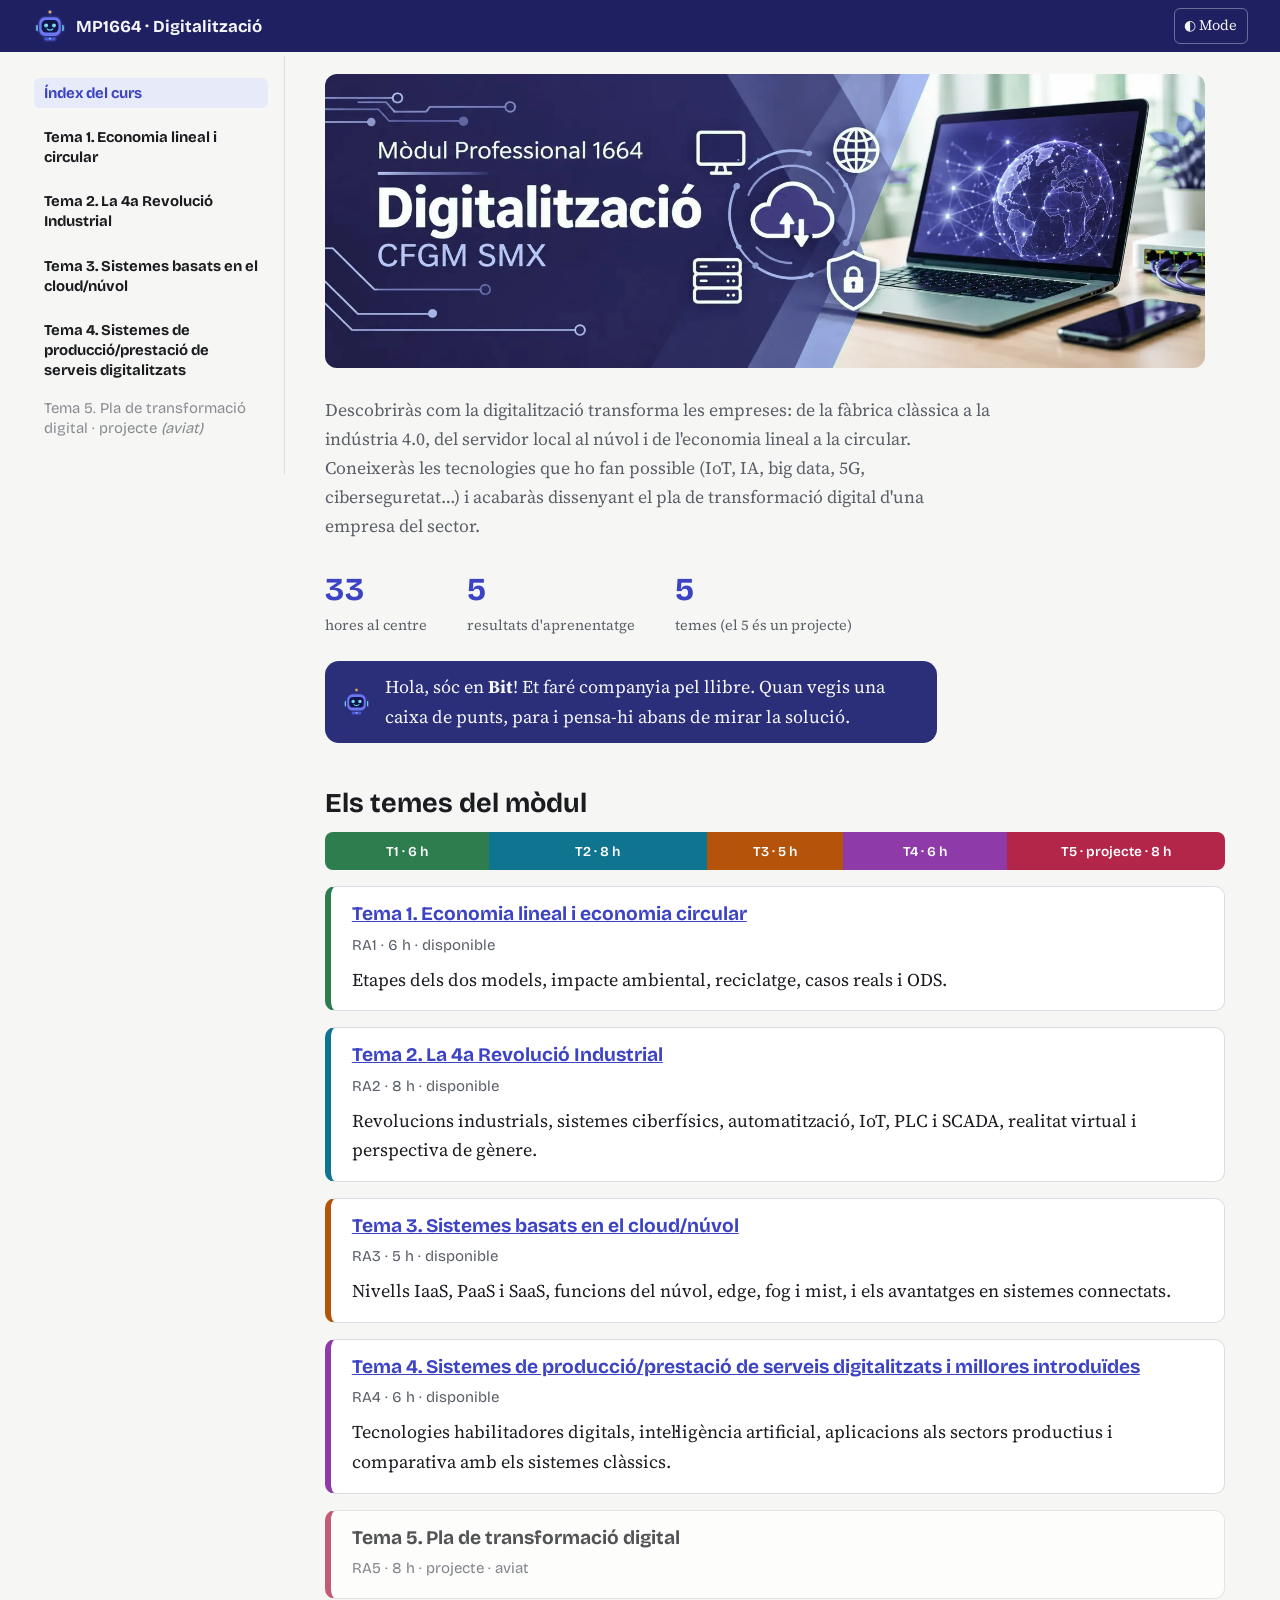
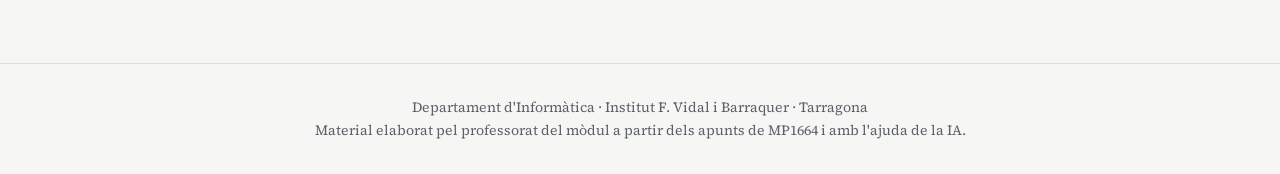
==== commit e45f581a: "afegits tema 3 i 4" ====
--- a/index.html
+++ b/index.html
@@ -27,8 +27,8 @@
 <a href="./" aria-current="page">Índex del curs</a>
 <a class="t" href="tema-1/">Tema 1. Economia lineal i circular</a>
 <a class="t" href="tema-2/">Tema 2. La 4a Revolució Industrial</a>
-<div class="soon">Tema 3. Sistemes basats en el núvol <i>(aviat)</i></div>
-<div class="soon">Tema 4. Sistemes digitalitzats i clàssics <i>(aviat)</i></div>
+<a class="t" href="tema-3/">Tema 3. Sistemes basats en el cloud/núvol</a>
+<a class="t" href="tema-4/">Tema 4. Sistemes de producció/prestació de serveis digitalitzats</a>
 <div class="soon">Tema 5. Pla de transformació digital · projecte <i>(aviat)</i></div>
 </aside>
 <main>
@@ -42,8 +42,8 @@
 <span style="flex:6;background:#2e7d4f">T1 · 6 h</span><span style="flex:8;background:#0e7490">T2 · 8 h</span><span style="flex:5;background:#b45309">T3 · 5 h</span><span style="flex:6;background:#8e3aa8">T4 · 6 h</span><span style="flex:8;background:#b3264a">T5 · projecte · 8 h</span></div>
 <div class="ra r1"><h3><a href="tema-1/">Tema 1. Economia lineal i economia circular</a></h3><small>RA1 · 6 h · disponible</small><p style="margin:.4rem 0 0">Etapes dels dos models, impacte ambiental, reciclatge, casos reals i ODS.</p></div>
 <div class="ra r2"><h3><a href="tema-2/">Tema 2. La 4a Revolució Industrial</a></h3><small>RA2 · 8 h · disponible</small><p style="margin:.4rem 0 0">Revolucions industrials, sistemes ciberfísics, automatització, IoT, PLC i SCADA, realitat virtual i perspectiva de gènere.</p></div>
-<div class="ra soonc r3"><h3>Tema 3. Sistemes basats en el cloud/núvol</h3><small>RA3 · 5 h · aviat</small></div>
-<div class="ra soonc r4"><h3>Tema 4. Sistemes digitalitzats i sistemes clàssics</h3><small>RA4 · 6 h · aviat</small></div>
+<div class="ra r3"><h3><a href="tema-3/">Tema 3. Sistemes basats en el cloud/núvol</a></h3><small>RA3 · 5 h · disponible</small><p style="margin:.4rem 0 0">Nivells IaaS, PaaS i SaaS, funcions del núvol, edge, fog i mist, i els avantatges en sistemes connectats.</p></div>
+<div class="ra r4"><h3><a href="tema-4/">Tema 4. Sistemes de producció/prestació de serveis digitalitzats i millores introduïdes</a></h3><small>RA4 · 6 h · disponible</small><p style="margin:.4rem 0 0">Tecnologies habilitadores digitals, intel·ligència artificial, aplicacions als sectors productius i comparativa amb els sistemes clàssics.</p></div>
 <div class="ra soonc r5"><h3>Tema 5. Pla de transformació digital</h3><small>RA5 · 8 h · projecte · aviat</small></div>
 </main></div>
 <footer>Departament d'Informàtica · Institut F. Vidal i Barraquer · Tarragona<br>Material elaborat pel professorat del mòdul a partir dels apunts de MP1664 i amb l'ajuda de la IA.</footer>
--- a/assets/css/estils.css
+++ b/assets/css/estils.css
@@ -62,4 +62,63 @@
 body.ra4{--g:var(--c4);--g2:var(--c4b);--hl:var(--h4);--deep:var(--d4);--say:var(--s4)}
 body.ra5{--g:var(--c5);--g2:var(--c5b);--hl:var(--h5);--deep:var(--d5);--say:var(--s5)}
 .ra.r1{border-left-color:var(--c1)}.ra.r2{border-left-color:var(--c2)}.ra.r3{border-left-color:var(--c3)}.ra.r4{border-left-color:var(--c4)}.ra.r5{border-left-color:var(--c5)}
-.ra.soonc{border-left-width:6px}+.ra.soonc{border-left-width:6px}
+.rev{display:grid;grid-template-columns:repeat(4,1fr);gap:1rem;margin:1.2rem 0}
+.rev>div{background:var(--card);border:1px solid var(--line);border-top:5px solid var(--g);border-radius:12px;padding:.9rem 1rem;position:relative;font-size:.92rem;line-height:1.45}
+.rev>div:not(:last-child)::after{content:"\2192";position:absolute;right:-.95rem;top:1rem;color:var(--g);font:700 1.2rem sans-serif}
+.rev .n{display:inline-block;font:800 1.5rem "Bricolage Grotesque",system-ui,sans-serif;color:#fff;background:var(--g);border-radius:8px;padding:0 .55rem}
+.rev .when{font:600 .8rem "Bricolage Grotesque",system-ui,sans-serif;color:var(--mute);margin-top:.3rem}
+.rev .verb{font:800 1.15rem "Bricolage Grotesque",system-ui,sans-serif;color:var(--g);margin:.2rem 0 .5rem}
+.rev .key{background:var(--hl);border-radius:8px;padding:.4rem .6rem;margin-bottom:.6rem;font-weight:700}.rev .key small{font-weight:400;color:var(--mute)}
+.rev .chips span{display:inline-block;background:var(--hl);border-radius:999px;padding:.05rem .55rem;margin:.12rem .12rem .12rem 0;font-size:.82rem}
+.rev ul{margin:.2rem 0 0;padding-left:1.1rem}
+dt{font-weight:700;margin-top:.6rem}dd{margin:0 0 0 1rem}
+@media(max-width:1000px){.rev{grid-template-columns:1fr 1fr}.rev>div:nth-child(2)::after{content:none}}
+@media(max-width:560px){.rev{grid-template-columns:1fr}.rev>div::after{content:none!important}}
+@media(min-width:1001px){.rev .when{min-height:2.5em}.rev .verb{min-height:2.6em}.rev .key{min-height:4.2em}.rev .chips{min-height:7.4em}}
+@media(min-width:1001px){.rev .key{box-sizing:border-box;min-height:5.6em}.rev .chips{min-height:8.2em}}
+
+/* Visor (lightbox) */
+.zoomable{cursor:zoom-in}
+figure{position:relative}
+figure:has(.zoomable)::before{content:"\2922  Amplia";position:absolute;top:.5rem;right:.5rem;z-index:1;background:rgba(0,0,0,.62);color:#fff;font:600 .75rem system-ui,sans-serif;padding:.2rem .55rem;border-radius:999px;pointer-events:none;opacity:.9}
+dialog.lb{border:0;padding:0;background:transparent;max-width:none;max-height:none;width:100vw;height:100vh}
+dialog.lb::backdrop{background:rgba(8,10,20,.82)}
+.lb-box{position:relative;background:var(--card);color:var(--ink);margin:2vh auto;width:min(96vw,1500px);max-height:96vh;overflow:auto;border-radius:14px;padding:1rem}
+.lb-x{position:sticky;top:0;float:right;z-index:2;width:2.4rem;height:2.4rem;border-radius:50%;border:1px solid var(--line);background:var(--card);color:var(--ink);font-size:1.6rem;line-height:1;cursor:pointer}
+.lb-x:focus-visible,.zoomable:focus-visible{outline:3px solid var(--g);outline-offset:2px}
+.lb-body img,.lb-body svg{display:block;margin:0 auto;width:max(100%,900px);max-width:none;height:auto;cursor:default}
+html:has(dialog.lb[open]){overflow:hidden}
+
+/* Botó d'impressió i versió per a paper */
+.print-btn{display:inline-flex;align-items:center;gap:.4rem;margin:.4rem 0 1rem;padding:.5rem .9rem;border:2px solid var(--g);border-radius:999px;background:transparent;color:var(--g);font-weight:700;font-size:.9rem;cursor:pointer}
+.print-btn:hover{background:var(--g);color:#fff}
+.print-btn:focus-visible{outline:3px solid var(--g);outline-offset:2px}
+.pr-head{display:none}
+@media print{
+@page{size:A4;margin:14mm 14mm 16mm;@bottom-center{content:counter(page) " / " counter(pages);font-size:9pt;color:#666}}
+*{-webkit-print-color-adjust:exact;print-color-adjust:exact}
+html,body{background:#fff!important;color:#111!important}
+body{font-size:10.5pt}
+header.top,aside#side,.print-btn,p.nx,dialog.lb,.banner{display:none!important}
+.shell{display:block!important}
+main{padding:0!important;overflow:visible!important;max-width:none!important}
+.pr-head{display:block;border-bottom:2px solid var(--g);padding-bottom:.3rem;margin-bottom:1rem;font-size:9pt;color:#444}
+figure::before{display:none!important}
+h2{break-after:avoid;page-break-after:avoid;margin-top:1.4em}h3{break-after:avoid;page-break-after:avoid}
+figure,.rev>div,tr,.ex,.box,.cmp>div,li{break-inside:avoid;page-break-inside:avoid}
+.rev{grid-template-columns:1fr 1fr!important;gap:.6rem}
+.rev>div::after{content:none!important}
+.rev .when,.rev .verb,.rev .key,.rev .chips{min-height:0!important}
+a{color:inherit;text-decoration:none}
+main a[href^="http"]::after{content:" (" attr(href) ")";font-size:.8em;color:#555;word-break:break-all}
+figure svg,figure img{max-width:100%!important;height:auto}
+.scroll{overflow:visible}
+}
+figure:has(.zoomable){padding-top:1.7rem}
+figure:has(.zoomable)::before{top:0;right:0}
+@media print{figure:has(.zoomable){padding-top:0}}
+
+.tags{margin:.6rem 0 1rem}.tags span{display:inline-block;background:var(--hl);color:var(--ink);border-radius:999px;padding:.12rem .7rem;margin:.15rem .2rem .15rem 0;font-size:.88rem;font-weight:600}
+
+pre{background:var(--hl);border-radius:10px;padding:.8rem 1rem;overflow-x:auto;font-size:.88rem;line-height:1.5}code{font-family:ui-monospace,Consolas,monospace}
